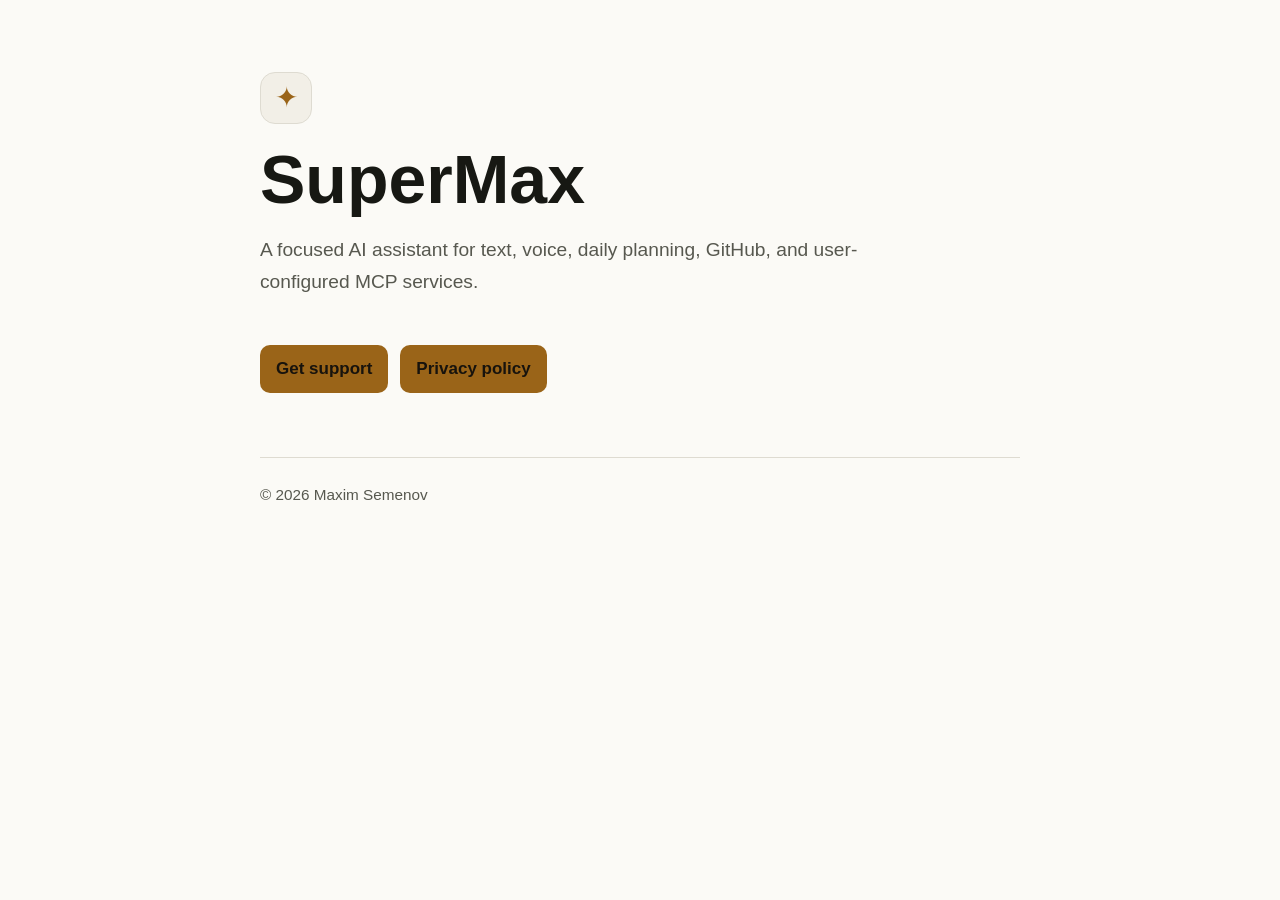
==== index.html @ a2a20dde "Publish SuperMax support and privacy pages" ====
<!doctype html>
<html lang="en">
<head>
  <meta charset="utf-8">
  <meta name="viewport" content="width=device-width, initial-scale=1">
  <meta name="description" content="Official support and privacy information for SuperMax.">
  <title>SuperMax</title>
  <link rel="stylesheet" href="assets/style.css">
</head>
<body>
  <main>
    <header>
      <div class="mark" aria-hidden="true">✦</div>
      <h1>SuperMax</h1>
      <p class="lede">A focused AI assistant for text, voice, daily planning, GitHub, and user-configured MCP services.</p>
    </header>
    <div class="actions">
      <a class="button" href="support/">Get support</a>
      <a class="button" href="privacy/">Privacy policy</a>
    </div>
    <footer>© 2026 Maxim Semenov</footer>
  </main>
</body>
</html>
---- assets/style.css ----
:root {
  color-scheme: light dark;
  --background: #0f110f;
  --surface: #171a17;
  --text: #f5f3ed;
  --muted: #b9b9b2;
  --accent: #e2b261;
  --border: #30332e;
}

* { box-sizing: border-box; }

html { font: 17px/1.65 Inter, -apple-system, BlinkMacSystemFont, "SF Pro Text", sans-serif; }

body {
  margin: 0;
  background: var(--background);
  color: var(--text);
}

main {
  width: min(760px, calc(100% - 40px));
  margin: 0 auto;
  padding: 72px 0 96px;
}

header { margin-bottom: 48px; }

.mark {
  display: inline-grid;
  place-items: center;
  width: 52px;
  height: 52px;
  margin-bottom: 20px;
  border: 1px solid var(--border);
  border-radius: 15px;
  background: var(--surface);
  color: var(--accent);
  font-size: 28px;
}

h1 { margin: 0 0 10px; font-size: clamp(2.25rem, 7vw, 4rem); line-height: 1.04; }
h2 { margin-top: 2.2em; font-size: 1.25rem; }
p, li { color: var(--muted); }
strong, a { color: var(--text); }
a { text-decoration-color: var(--accent); text-underline-offset: 3px; }
ul { padding-left: 1.25rem; }
.lede { max-width: 620px; font-size: 1.13rem; }
.meta { color: var(--accent); font-size: .92rem; }

.actions {
  display: flex;
  flex-wrap: wrap;
  gap: 12px;
  margin: 32px 0;
}

.button {
  display: inline-block;
  padding: 10px 16px;
  border-radius: 10px;
  background: var(--accent);
  color: #17130d;
  font-weight: 700;
  text-decoration: none;
}

footer {
  margin-top: 64px;
  padding-top: 24px;
  border-top: 1px solid var(--border);
  color: var(--muted);
  font-size: .9rem;
}

@media (prefers-color-scheme: light) {
  :root {
    --background: #fbfaf6;
    --surface: #f2efe7;
    --text: #171813;
    --muted: #57584f;
    --accent: #9a6418;
    --border: #dedbd1;
  }
}
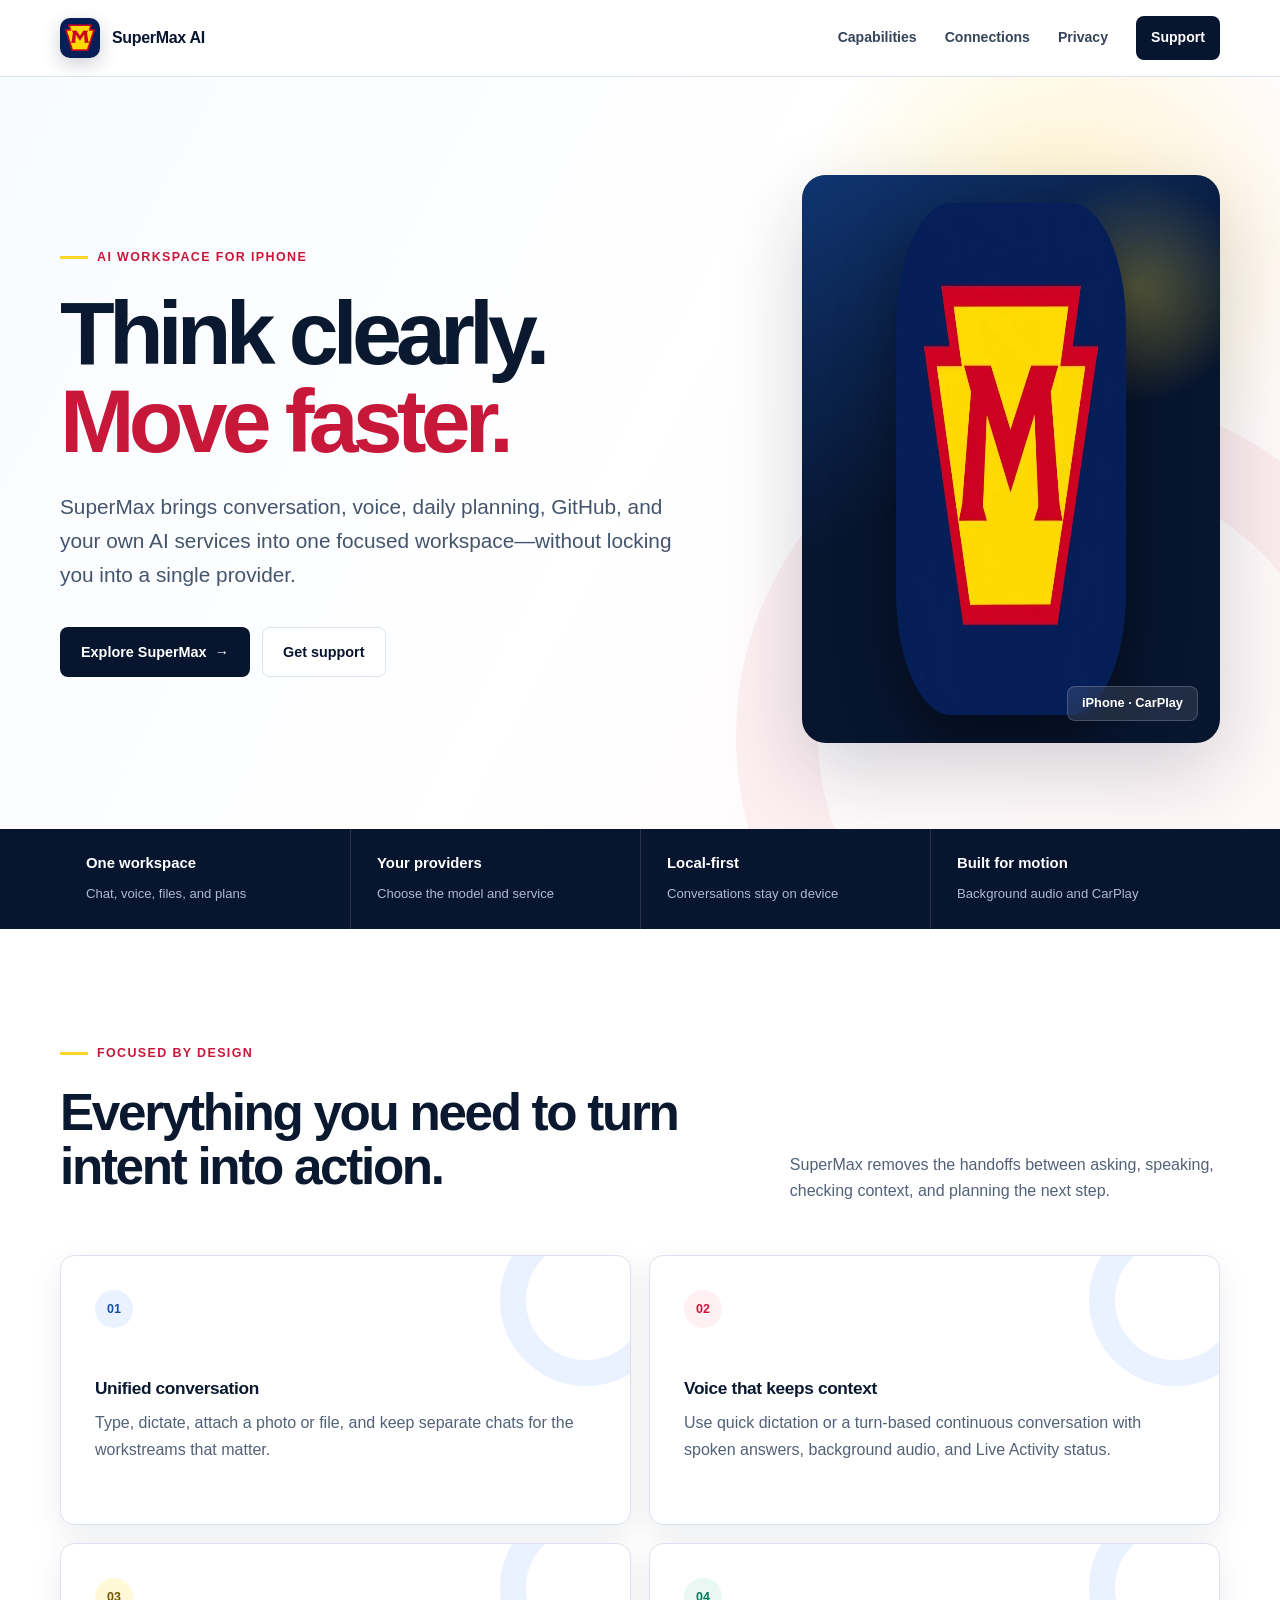
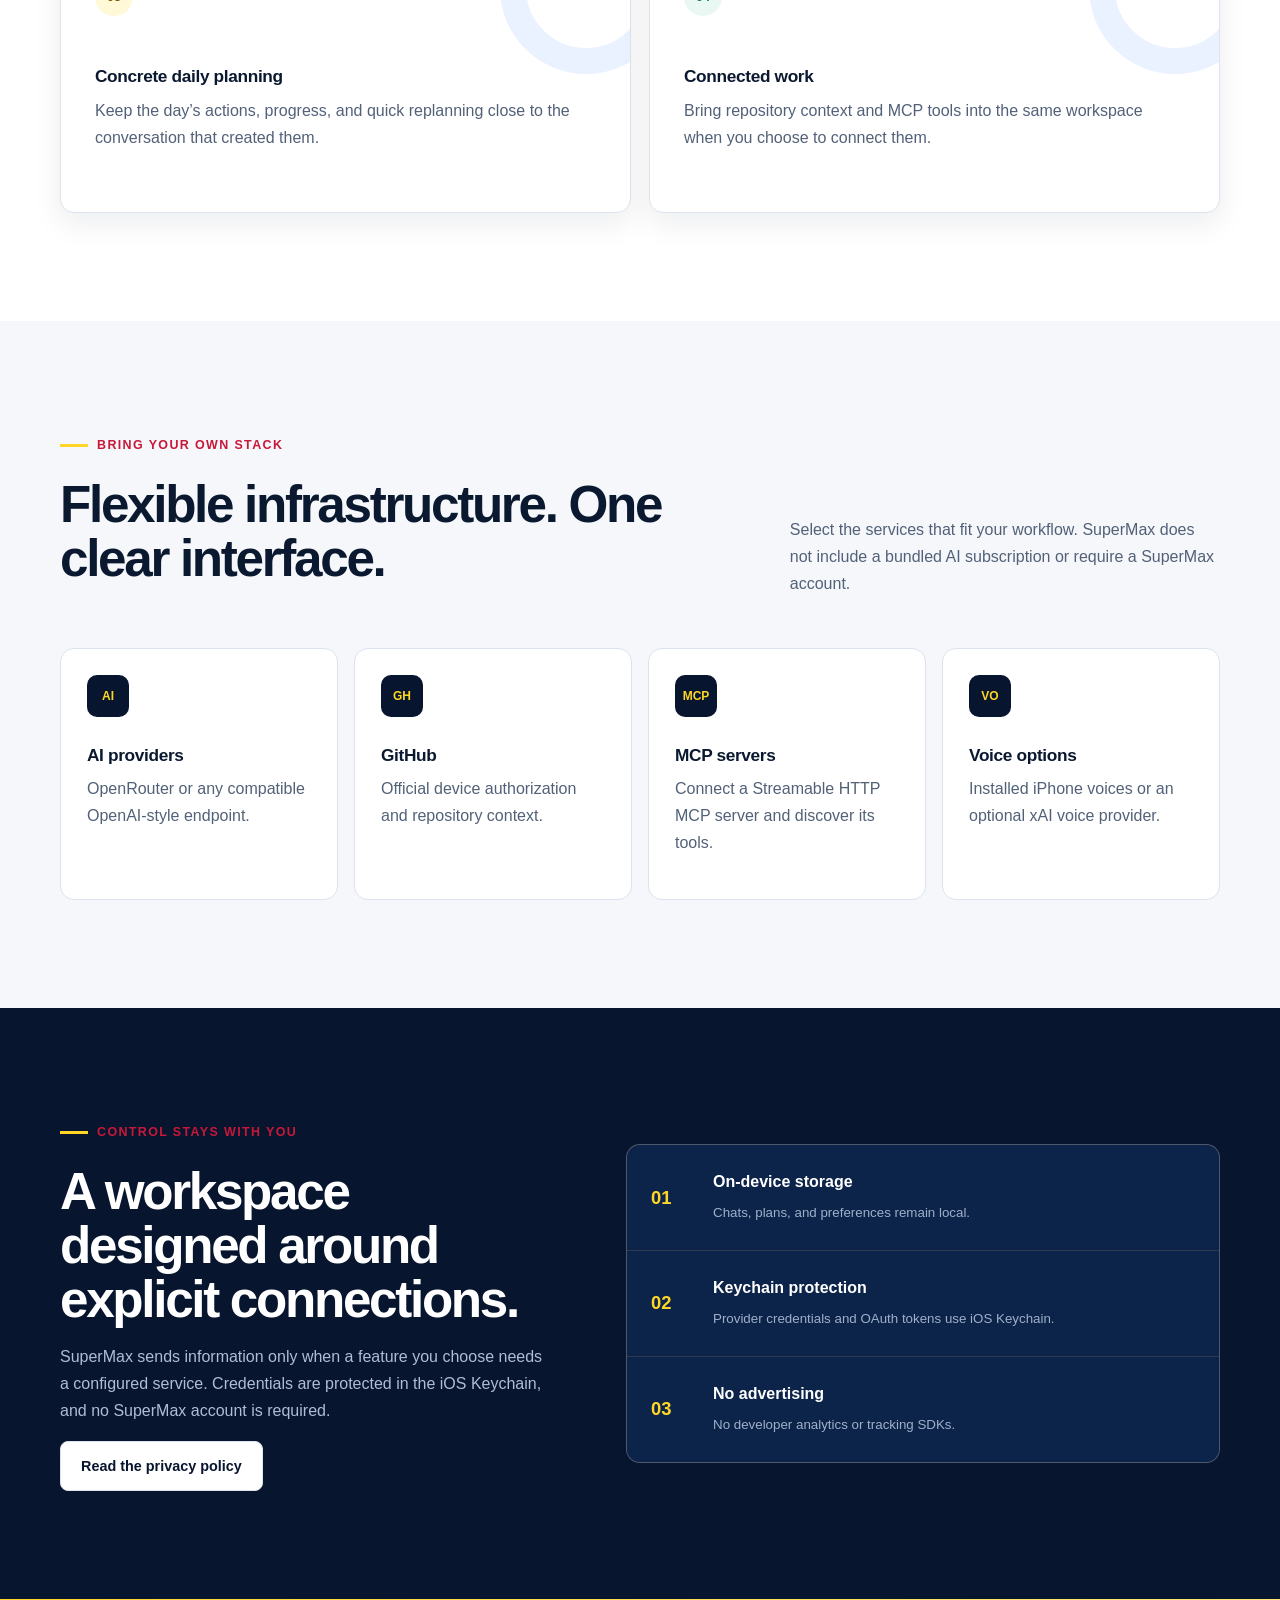
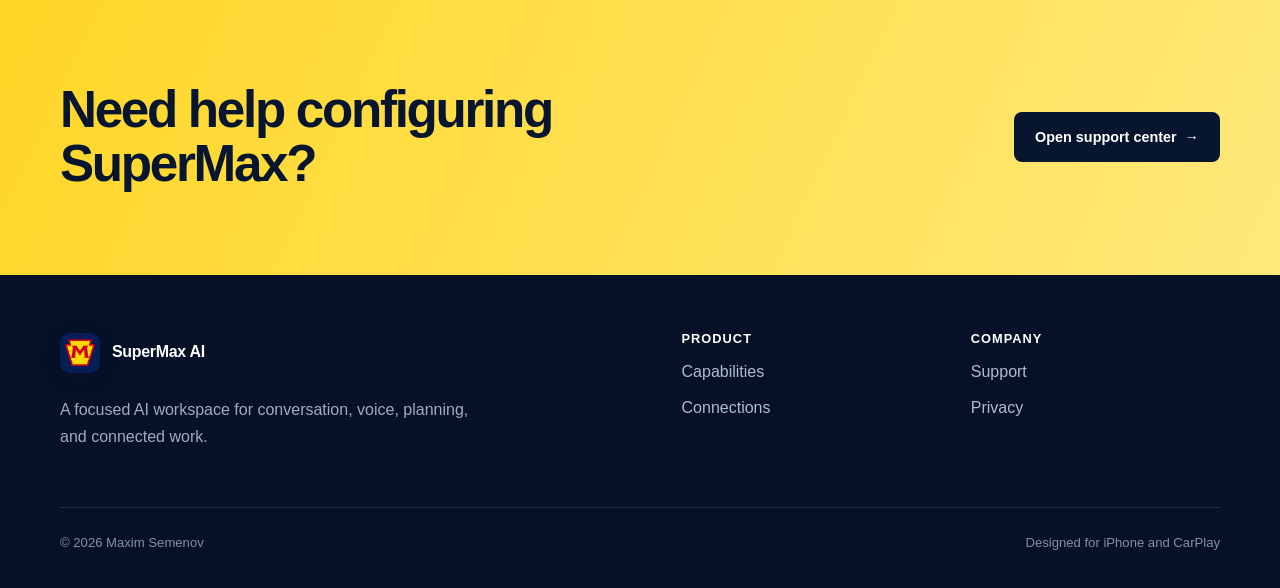
==== commit ab4311d6: "Redesign SuperMax website" ====
--- a/index.html
+++ b/index.html
@@ -3,23 +3,118 @@
 <head>
   <meta charset="utf-8">
   <meta name="viewport" content="width=device-width, initial-scale=1">
-  <meta name="description" content="Official support and privacy information for SuperMax.">
-  <title>SuperMax</title>
+  <meta name="theme-color" content="#07152f">
+  <meta name="description" content="SuperMax is a focused AI workspace for conversation, voice, planning, GitHub, and MCP services on iPhone and CarPlay.">
+  <meta property="og:title" content="SuperMax AI — Your AI workspace">
+  <meta property="og:description" content="Talk, type, plan, and connect your own AI stack in one focused iPhone workspace.">
+  <meta property="og:image" content="assets/supermax-icon.webp">
+  <title>SuperMax AI — Your AI workspace</title>
+  <link rel="icon" href="assets/supermax-icon.webp">
   <link rel="stylesheet" href="assets/style.css">
 </head>
 <body>
-  <main>
-    <header>
-      <div class="mark" aria-hidden="true">✦</div>
-      <h1>SuperMax</h1>
-      <p class="lede">A focused AI assistant for text, voice, daily planning, GitHub, and user-configured MCP services.</p>
-    </header>
-    <div class="actions">
-      <a class="button" href="support/">Get support</a>
-      <a class="button" href="privacy/">Privacy policy</a>
+  <a class="skip-link" href="#main">Skip to content</a>
+  <header class="site-header">
+    <nav class="nav container" aria-label="Primary navigation">
+      <a class="brand" href="./"><img src="assets/supermax-icon.webp" alt="" width="40" height="40">SuperMax AI</a>
+      <div class="nav-links">
+        <a href="#capabilities">Capabilities</a>
+        <a href="#connections">Connections</a>
+        <a href="privacy/">Privacy</a>
+        <a class="nav-cta" href="support/">Support</a>
+      </div>
+    </nav>
+  </header>
+
+  <main id="main">
+    <section class="hero">
+      <div class="hero-grid container">
+        <div class="hero-copy">
+          <div class="eyebrow">AI workspace for iPhone</div>
+          <h1>Think clearly.<br><span>Move faster.</span></h1>
+          <p class="lede">SuperMax brings conversation, voice, daily planning, GitHub, and your own AI services into one focused workspace—without locking you into a single provider.</p>
+          <div class="actions">
+            <a class="button" href="#capabilities">Explore SuperMax <span aria-hidden="true">→</span></a>
+            <a class="button button-secondary" href="support/">Get support</a>
+          </div>
+        </div>
+        <div class="hero-product" aria-label="SuperMax app icon">
+          <img class="app-icon" src="assets/supermax-icon.webp" alt="SuperMax AI app icon" width="512" height="512">
+          <span class="product-chip">iPhone · CarPlay</span>
+        </div>
+      </div>
+    </section>
+
+    <div class="signal-bar" aria-label="Product principles">
+      <div class="signal-grid container">
+        <div class="signal-item"><strong>One workspace</strong><span>Chat, voice, files, and plans</span></div>
+        <div class="signal-item"><strong>Your providers</strong><span>Choose the model and service</span></div>
+        <div class="signal-item"><strong>Local-first</strong><span>Conversations stay on device</span></div>
+        <div class="signal-item"><strong>Built for motion</strong><span>Background audio and CarPlay</span></div>
+      </div>
     </div>
-    <footer>© 2026 Maxim Semenov</footer>
+
+    <section class="section" id="capabilities">
+      <div class="container">
+        <div class="section-heading">
+          <div>
+            <div class="eyebrow">Focused by design</div>
+            <h2>Everything you need to turn intent into action.</h2>
+          </div>
+          <p>SuperMax removes the handoffs between asking, speaking, checking context, and planning the next step.</p>
+        </div>
+        <div class="feature-grid">
+          <article class="feature-card"><span class="feature-number">01</span><h3>Unified conversation</h3><p>Type, dictate, attach a photo or file, and keep separate chats for the workstreams that matter.</p></article>
+          <article class="feature-card"><span class="feature-number">02</span><h3>Voice that keeps context</h3><p>Use quick dictation or a turn-based continuous conversation with spoken answers, background audio, and Live Activity status.</p></article>
+          <article class="feature-card"><span class="feature-number">03</span><h3>Concrete daily planning</h3><p>Keep the day’s actions, progress, and quick replanning close to the conversation that created them.</p></article>
+          <article class="feature-card"><span class="feature-number">04</span><h3>Connected work</h3><p>Bring repository context and MCP tools into the same workspace when you choose to connect them.</p></article>
+        </div>
+      </div>
+    </section>
+
+    <section class="section section-soft" id="connections">
+      <div class="container">
+        <div class="section-heading">
+          <div><div class="eyebrow">Bring your own stack</div><h2>Flexible infrastructure. One clear interface.</h2></div>
+          <p>Select the services that fit your workflow. SuperMax does not include a bundled AI subscription or require a SuperMax account.</p>
+        </div>
+        <div class="provider-grid">
+          <article class="provider-card"><span class="provider-mark">AI</span><h3>AI providers</h3><p>OpenRouter or any compatible OpenAI-style endpoint.</p></article>
+          <article class="provider-card"><span class="provider-mark">GH</span><h3>GitHub</h3><p>Official device authorization and repository context.</p></article>
+          <article class="provider-card"><span class="provider-mark">MCP</span><h3>MCP servers</h3><p>Connect a Streamable HTTP MCP server and discover its tools.</p></article>
+          <article class="provider-card"><span class="provider-mark">VO</span><h3>Voice options</h3><p>Installed iPhone voices or an optional xAI voice provider.</p></article>
+        </div>
+      </div>
+    </section>
+
+    <section class="section section-dark">
+      <div class="trust-grid container">
+        <div>
+          <div class="eyebrow">Control stays with you</div>
+          <h2>A workspace designed around explicit connections.</h2>
+          <p>SuperMax sends information only when a feature you choose needs a configured service. Credentials are protected in the iOS Keychain, and no SuperMax account is required.</p>
+          <div class="actions"><a class="button button-secondary" href="privacy/">Read the privacy policy</a></div>
+        </div>
+        <div class="trust-panel">
+          <div class="trust-row"><span>01</span><div><strong>On-device storage</strong><small>Chats, plans, and preferences remain local.</small></div></div>
+          <div class="trust-row"><span>02</span><div><strong>Keychain protection</strong><small>Provider credentials and OAuth tokens use iOS Keychain.</small></div></div>
+          <div class="trust-row"><span>03</span><div><strong>No advertising</strong><small>No developer analytics or tracking SDKs.</small></div></div>
+        </div>
+      </div>
+    </section>
+
+    <section class="cta">
+      <div class="cta-inner container"><h2>Need help configuring SuperMax?</h2><a class="button" href="support/">Open support center <span aria-hidden="true">→</span></a></div>
+    </section>
   </main>
+
+  <footer class="site-footer">
+    <div class="footer-grid container">
+      <div class="footer-brand"><a class="brand" href="./"><img src="assets/supermax-icon.webp" alt="" width="40" height="40">SuperMax AI</a><p>A focused AI workspace for conversation, voice, planning, and connected work.</p></div>
+      <div class="footer-column"><strong>Product</strong><a href="#capabilities">Capabilities</a><a href="#connections">Connections</a></div>
+      <div class="footer-column"><strong>Company</strong><a href="support/">Support</a><a href="privacy/">Privacy</a></div>
+    </div>
+    <div class="footer-bottom container"><span>© 2026 Maxim Semenov</span><span>Designed for iPhone and CarPlay</span></div>
+  </footer>
 </body>
 </html>
-
--- a/assets/style.css
+++ b/assets/style.css
@@ -1,86 +1,193 @@
+@font-face {
+  font-family: "Inter";
+  src: url("fonts/Inter-SemiBold.ttf") format("truetype");
+  font-weight: 600;
+  font-display: swap;
+}
+
+@font-face {
+  font-family: "Inter";
+  src: url("fonts/Inter-Bold.ttf") format("truetype");
+  font-weight: 700;
+  font-display: swap;
+}
+
 :root {
-  color-scheme: light dark;
-  --background: #0f110f;
-  --surface: #171a17;
-  --text: #f5f3ed;
-  --muted: #b9b9b2;
-  --accent: #e2b261;
-  --border: #30332e;
+  color-scheme: light;
+  --navy-950: #07152f;
+  --navy-900: #0a1e42;
+  --navy-800: #102d5d;
+  --blue-700: #174ea6;
+  --blue-100: #eaf1ff;
+  --red-600: #c7183a;
+  --red-100: #fff0f3;
+  --yellow-400: #ffd626;
+  --yellow-100: #fff9d8;
+  --ink: #0b1930;
+  --muted: #526178;
+  --line: #dce3ee;
+  --surface: #fff;
+  --surface-soft: #f5f7fb;
+  --radius-sm: 8px;
+  --radius-md: 14px;
+  --radius-lg: 24px;
+  --shadow-sm: 0 10px 30px rgba(7, 21, 47, .08);
+  --shadow-lg: 0 28px 80px rgba(7, 21, 47, .18);
+  --container: 1160px;
 }
 
 * { box-sizing: border-box; }
+html { scroll-behavior: smooth; scroll-padding-top: 96px; }
+body { margin: 0; background: #fff; color: var(--ink); font: 16px/1.68 -apple-system, BlinkMacSystemFont, "SF Pro Text", "Segoe UI", sans-serif; -webkit-font-smoothing: antialiased; }
+a { color: inherit; }
+img { max-width: 100%; }
+h1, h2, h3, .brand, .eyebrow, .button, .nav-links { font-family: "Inter", -apple-system, BlinkMacSystemFont, sans-serif; }
+h1, h2, h3, p { margin-top: 0; }
+h1 { margin-bottom: 24px; font-size: clamp(3rem, 7vw, 5.8rem); line-height: .98; letter-spacing: -.065em; }
+h2 { margin-bottom: 18px; font-size: clamp(2rem, 4vw, 3.45rem); line-height: 1.05; letter-spacing: -.045em; }
+h3 { margin-bottom: 10px; font-size: 1.08rem; line-height: 1.25; letter-spacing: -.02em; }
+p { color: var(--muted); }
 
-html { font: 17px/1.65 Inter, -apple-system, BlinkMacSystemFont, "SF Pro Text", sans-serif; }
+.skip-link { position: fixed; z-index: 100; top: 8px; left: 8px; padding: 10px 14px; border-radius: var(--radius-sm); background: var(--yellow-400); color: var(--navy-950); font: 700 .86rem/1 "Inter", sans-serif; transform: translateY(-160%); }
+.skip-link:focus { transform: translateY(0); }
+:focus-visible { outline: 3px solid var(--yellow-400); outline-offset: 3px; }
+.container { width: min(var(--container), calc(100% - 48px)); margin: 0 auto; }
+.site-header { position: sticky; z-index: 20; top: 0; border-bottom: 1px solid rgba(220, 227, 238, .9); background: rgba(255, 255, 255, .92); backdrop-filter: blur(18px); }
+.nav { display: flex; min-height: 76px; align-items: center; justify-content: space-between; gap: 32px; }
+.brand { display: inline-flex; align-items: center; gap: 12px; color: var(--navy-950); font-size: 1rem; font-weight: 700; letter-spacing: -.02em; text-decoration: none; }
+.brand img { width: 40px; height: 40px; border-radius: 10px; box-shadow: 0 6px 18px rgba(7, 21, 47, .2); }
+.site-footer .brand { color: #fff; }
+.nav-links { display: flex; align-items: center; gap: 28px; color: #35445b; font-size: .88rem; font-weight: 600; }
+.nav-links a { text-decoration: none; transition: color 160ms ease; }
+.nav-links a:hover, .nav-links a:focus-visible, .nav-links a[aria-current="page"] { color: var(--red-600); }
+.nav-cta { padding: 10px 15px; border-radius: var(--radius-sm); background: var(--navy-950); color: #fff !important; }
 
-body {
-  margin: 0;
-  background: var(--background);
-  color: var(--text);
+.hero { position: relative; overflow: hidden; padding: 98px 0 86px; background: radial-gradient(circle at 83% 22%, rgba(255, 214, 38, .24), transparent 22%), linear-gradient(118deg, #f8fbff 0%, #fff 50%, #fff7f8 100%); }
+.hero::after { position: absolute; right: -140px; bottom: -250px; width: 520px; height: 520px; border: 82px solid rgba(199, 24, 58, .055); border-radius: 50%; content: ""; }
+.hero-grid { position: relative; z-index: 1; display: grid; align-items: center; gap: clamp(48px, 8vw, 110px); grid-template-columns: minmax(0, 1.1fr) minmax(340px, .72fr); }
+.eyebrow { display: inline-flex; margin-bottom: 22px; align-items: center; gap: 9px; color: var(--red-600); font-size: .78rem; font-weight: 700; letter-spacing: .11em; text-transform: uppercase; }
+.eyebrow::before { width: 28px; height: 3px; background: var(--yellow-400); content: ""; }
+.hero-copy .lede, .page-hero .lede { max-width: 700px; margin-bottom: 34px; color: #44546c; font-size: clamp(1.08rem, 2vw, 1.3rem); line-height: 1.65; }
+.hero-copy h1 span { color: var(--red-600); }
+.actions { display: flex; flex-wrap: wrap; gap: 12px; }
+.button { display: inline-flex; min-height: 48px; padding: 12px 20px; align-items: center; justify-content: center; gap: 8px; border: 1px solid transparent; border-radius: var(--radius-sm); background: var(--navy-950); color: #fff; font-size: .9rem; font-weight: 700; text-decoration: none; transition: transform 160ms ease, box-shadow 160ms ease; }
+.button:hover, .button:focus-visible { box-shadow: 0 10px 24px rgba(7, 21, 47, .18); transform: translateY(-2px); }
+.button-secondary { border-color: var(--line); background: #fff; color: var(--navy-950); }
+.hero-product { position: relative; display: grid; min-height: 460px; padding: 28px; overflow: hidden; place-items: center; border-radius: var(--radius-lg); background: var(--navy-950); box-shadow: var(--shadow-lg); }
+.hero-product::before { position: absolute; inset: 0; background: linear-gradient(150deg, rgba(23, 78, 166, .55), transparent 48%), radial-gradient(circle at 80% 20%, rgba(255, 214, 38, .34), transparent 20%); content: ""; }
+.app-icon { position: relative; z-index: 1; width: min(230px, 72%); border-radius: 24%; box-shadow: 0 28px 60px rgba(0, 0, 0, .42); }
+.product-chip { position: absolute; z-index: 2; right: 22px; bottom: 22px; padding: 10px 14px; border: 1px solid rgba(255,255,255,.18); border-radius: var(--radius-sm); background: rgba(255,255,255,.11); color: #fff; font: 600 .8rem/1 "Inter", sans-serif; backdrop-filter: blur(12px); }
+
+.signal-bar { background: var(--navy-950); color: #fff; }
+.signal-grid { display: grid; grid-template-columns: repeat(4, 1fr); }
+.signal-item { padding: 22px 26px; border-left: 1px solid rgba(255,255,255,.13); }
+.signal-item:first-child { border-left: 0; }
+.signal-item strong { display: block; margin-bottom: 4px; font-family: "Inter", sans-serif; font-size: .93rem; }
+.signal-item span { color: #aebbd0; font-size: .82rem; }
+
+.section { padding: 108px 0; }
+.section-soft { background: var(--surface-soft); }
+.section-dark { background: var(--navy-950); color: #fff; }
+.section-dark p { color: #afbed4; }
+.section-heading { display: grid; margin-bottom: 44px; align-items: end; gap: 36px; grid-template-columns: minmax(0, 1fr) minmax(300px, .62fr); }
+.section-heading p { margin-bottom: 6px; }
+.feature-grid { display: grid; gap: 18px; grid-template-columns: repeat(2, 1fr); }
+.feature-card, .provider-card, .support-card, .policy-section { border: 1px solid var(--line); border-radius: var(--radius-md); background: var(--surface); box-shadow: var(--shadow-sm); }
+.feature-card { position: relative; min-height: 270px; padding: 34px; overflow: hidden; }
+.feature-card p { max-width: 520px; }
+.feature-number { display: inline-grid; width: 38px; height: 38px; margin-bottom: 50px; place-items: center; border-radius: 50%; background: var(--blue-100); color: var(--blue-700); font: 700 .78rem/1 "Inter", sans-serif; }
+.feature-card:nth-child(2) .feature-number { background: var(--red-100); color: var(--red-600); }
+.feature-card:nth-child(3) .feature-number { background: var(--yellow-100); color: #775500; }
+.feature-card:nth-child(4) .feature-number { background: #eaf8f4; color: #087a5b; }
+.feature-card::after { position: absolute; top: -42px; right: -42px; width: 120px; height: 120px; border: 26px solid var(--blue-100); border-radius: 50%; content: ""; }
+.provider-grid { display: grid; gap: 16px; grid-template-columns: repeat(4, 1fr); }
+.provider-card { padding: 26px; box-shadow: none; }
+.provider-card h3 { margin-top: 28px; }
+.provider-mark { display: grid; width: 42px; height: 42px; place-items: center; border-radius: 10px; background: var(--navy-950); color: var(--yellow-400); font: 700 .75rem/1 "Inter", sans-serif; }
+
+.trust-grid { display: grid; align-items: center; gap: 80px; grid-template-columns: .9fr 1.1fr; }
+.trust-panel { display: grid; gap: 1px; overflow: hidden; border: 1px solid rgba(255,255,255,.16); border-radius: var(--radius-md); background: rgba(255,255,255,.16); }
+.trust-row { display: grid; padding: 24px; align-items: center; gap: 16px; background: #0c234a; grid-template-columns: 46px 1fr; }
+.trust-row span:first-child { color: var(--yellow-400); font: 700 1.15rem/1 "Inter", sans-serif; }
+.trust-row strong { display: block; margin-bottom: 3px; font-family: "Inter", sans-serif; }
+.trust-row small { color: #9fb0ca; }
+.cta { padding: 84px 0; background: linear-gradient(115deg, var(--yellow-400), #ffe97b); }
+.cta-inner { display: flex; align-items: center; justify-content: space-between; gap: 40px; }
+.cta h2 { max-width: 700px; margin-bottom: 0; color: var(--navy-950); }
+
+.site-footer { padding: 58px 0 34px; background: #061127; color: #fff; }
+.footer-grid { display: grid; padding-bottom: 40px; gap: 40px; grid-template-columns: 1.4fr repeat(2, .6fr); }
+.footer-brand { max-width: 430px; }
+.footer-brand p { margin-top: 16px; color: #9facbf; }
+.footer-column strong { display: block; margin-bottom: 14px; font: 700 .8rem/1 "Inter", sans-serif; letter-spacing: .08em; text-transform: uppercase; }
+.footer-column a { display: block; margin: 9px 0; color: #aebbd0; text-decoration: none; }
+.footer-column a:hover { color: var(--yellow-400); }
+.footer-bottom { display: flex; padding-top: 24px; justify-content: space-between; gap: 24px; border-top: 1px solid rgba(255,255,255,.12); color: #8190a7; font-size: .82rem; }
+
+.page-hero { padding: 82px 0 66px; border-bottom: 1px solid var(--line); background: radial-gradient(circle at 90% 15%, rgba(255, 214, 38, .2), transparent 22%), var(--surface-soft); }
+.page-hero h1 { max-width: 900px; font-size: clamp(2.8rem, 6vw, 4.8rem); }
+.page-hero .lede { margin-bottom: 0; }
+.meta { margin-bottom: 18px; color: var(--red-600); font: 700 .78rem/1.4 "Inter", sans-serif; letter-spacing: .08em; text-transform: uppercase; }
+.page-layout { display: grid; padding: 72px 0 110px; align-items: start; gap: 54px; grid-template-columns: 250px minmax(0, 1fr); }
+.page-sidebar { position: sticky; top: 110px; padding: 22px; border: 1px solid var(--line); border-radius: var(--radius-md); background: var(--surface); }
+.page-sidebar strong { display: block; margin-bottom: 12px; font: 700 .78rem/1 "Inter", sans-serif; letter-spacing: .08em; text-transform: uppercase; }
+.page-sidebar a { display: block; padding: 8px 0; color: var(--muted); font-size: .9rem; text-decoration: none; }
+.page-sidebar a:hover { color: var(--red-600); }
+.content-stack { display: grid; gap: 18px; }
+.support-grid { display: grid; gap: 18px; grid-template-columns: repeat(2, 1fr); }
+.support-card { padding: 28px; }
+.support-card p:last-child { margin-bottom: 0; }
+.card-icon { display: grid; width: 44px; height: 44px; margin-bottom: 28px; place-items: center; border-radius: 10px; background: var(--blue-100); color: var(--blue-700); font: 700 .75rem/1 "Inter", sans-serif; }
+.steps { margin: 0; padding: 0; list-style: none; counter-reset: steps; }
+.steps li { position: relative; min-height: 48px; margin: 0 0 18px; padding-left: 54px; color: var(--muted); counter-increment: steps; }
+.steps li::before { position: absolute; top: 0; left: 0; display: grid; width: 34px; height: 34px; place-items: center; border-radius: 50%; background: var(--navy-950); color: #fff; content: counter(steps); font: 700 .76rem/1 "Inter", sans-serif; }
+.notice { padding: 22px 24px; border-left: 4px solid var(--red-600); border-radius: 0 var(--radius-sm) var(--radius-sm) 0; background: var(--red-100); color: #6d1830; }
+.contact-panel { padding: 34px; border-radius: var(--radius-md); background: var(--navy-950); color: #fff; }
+.contact-panel p { color: #afbed4; }
+.contact-panel .button { background: var(--yellow-400); color: var(--navy-950); }
+.policy-section { padding: 32px; box-shadow: none; }
+.policy-section h2 { font-size: 1.55rem; letter-spacing: -.025em; }
+.policy-section p:last-child, .policy-section ul:last-child { margin-bottom: 0; }
+.policy-section li { margin: 10px 0; color: var(--muted); }
+.policy-section a { color: var(--blue-700); text-underline-offset: 3px; }
+
+@media (max-width: 920px) {
+  .nav-links a:not(.nav-cta) { display: none; }
+  .hero-grid, .section-heading, .trust-grid, .page-layout { grid-template-columns: 1fr; }
+  .hero-product { min-height: 390px; }
+  .provider-grid { grid-template-columns: repeat(2, 1fr); }
+  .page-sidebar { position: static; display: flex; padding: 14px 18px; overflow-x: auto; gap: 22px; }
+  .page-sidebar strong { display: none; }
+  .page-sidebar a { flex: 0 0 auto; }
 }
 
-main {
-  width: min(760px, calc(100% - 40px));
-  margin: 0 auto;
-  padding: 72px 0 96px;
+@media (max-width: 680px) {
+  .container { width: min(calc(100% - 32px), var(--container)); }
+  .nav { min-height: 66px; }
+  .brand img { width: 36px; height: 36px; }
+  .nav-cta { padding: 9px 12px; }
+  .hero { padding: 68px 0 56px; }
+  .hero-grid { gap: 44px; }
+  .hero-product { min-height: 330px; border-radius: 18px; }
+  .app-icon { width: 180px; }
+  .signal-grid { grid-template-columns: repeat(2, 1fr); }
+  .signal-item:nth-child(3) { border-left: 0; border-top: 1px solid rgba(255,255,255,.13); }
+  .signal-item:nth-child(4) { border-top: 1px solid rgba(255,255,255,.13); }
+  .section { padding: 76px 0; }
+  .feature-grid, .provider-grid, .support-grid { grid-template-columns: 1fr; }
+  .feature-card { min-height: auto; padding: 26px; }
+  .feature-number { margin-bottom: 34px; }
+  .trust-grid { gap: 46px; }
+  .cta-inner { align-items: flex-start; flex-direction: column; }
+  .footer-grid { grid-template-columns: 1fr 1fr; }
+  .footer-brand { grid-column: 1 / -1; }
+  .footer-bottom { flex-direction: column; }
+  .page-hero { padding: 58px 0 46px; }
+  .page-layout { padding: 40px 0 80px; gap: 28px; }
+  .policy-section, .support-card, .contact-panel { padding: 24px; }
 }
 
-header { margin-bottom: 48px; }
-
-.mark {
-  display: inline-grid;
-  place-items: center;
-  width: 52px;
-  height: 52px;
-  margin-bottom: 20px;
-  border: 1px solid var(--border);
-  border-radius: 15px;
-  background: var(--surface);
-  color: var(--accent);
-  font-size: 28px;
+@media (prefers-reduced-motion: reduce) {
+  html { scroll-behavior: auto; }
+  *, *::before, *::after { transition-duration: .01ms !important; }
 }
-
-h1 { margin: 0 0 10px; font-size: clamp(2.25rem, 7vw, 4rem); line-height: 1.04; }
-h2 { margin-top: 2.2em; font-size: 1.25rem; }
-p, li { color: var(--muted); }
-strong, a { color: var(--text); }
-a { text-decoration-color: var(--accent); text-underline-offset: 3px; }
-ul { padding-left: 1.25rem; }
-.lede { max-width: 620px; font-size: 1.13rem; }
-.meta { color: var(--accent); font-size: .92rem; }
-
-.actions {
-  display: flex;
-  flex-wrap: wrap;
-  gap: 12px;
-  margin: 32px 0;
-}
-
-.button {
-  display: inline-block;
-  padding: 10px 16px;
-  border-radius: 10px;
-  background: var(--accent);
-  color: #17130d;
-  font-weight: 700;
-  text-decoration: none;
-}
-
-footer {
-  margin-top: 64px;
-  padding-top: 24px;
-  border-top: 1px solid var(--border);
-  color: var(--muted);
-  font-size: .9rem;
-}
-
-@media (prefers-color-scheme: light) {
-  :root {
-    --background: #fbfaf6;
-    --surface: #f2efe7;
-    --text: #171813;
-    --muted: #57584f;
-    --accent: #9a6418;
-    --border: #dedbd1;
-  }
-}
-
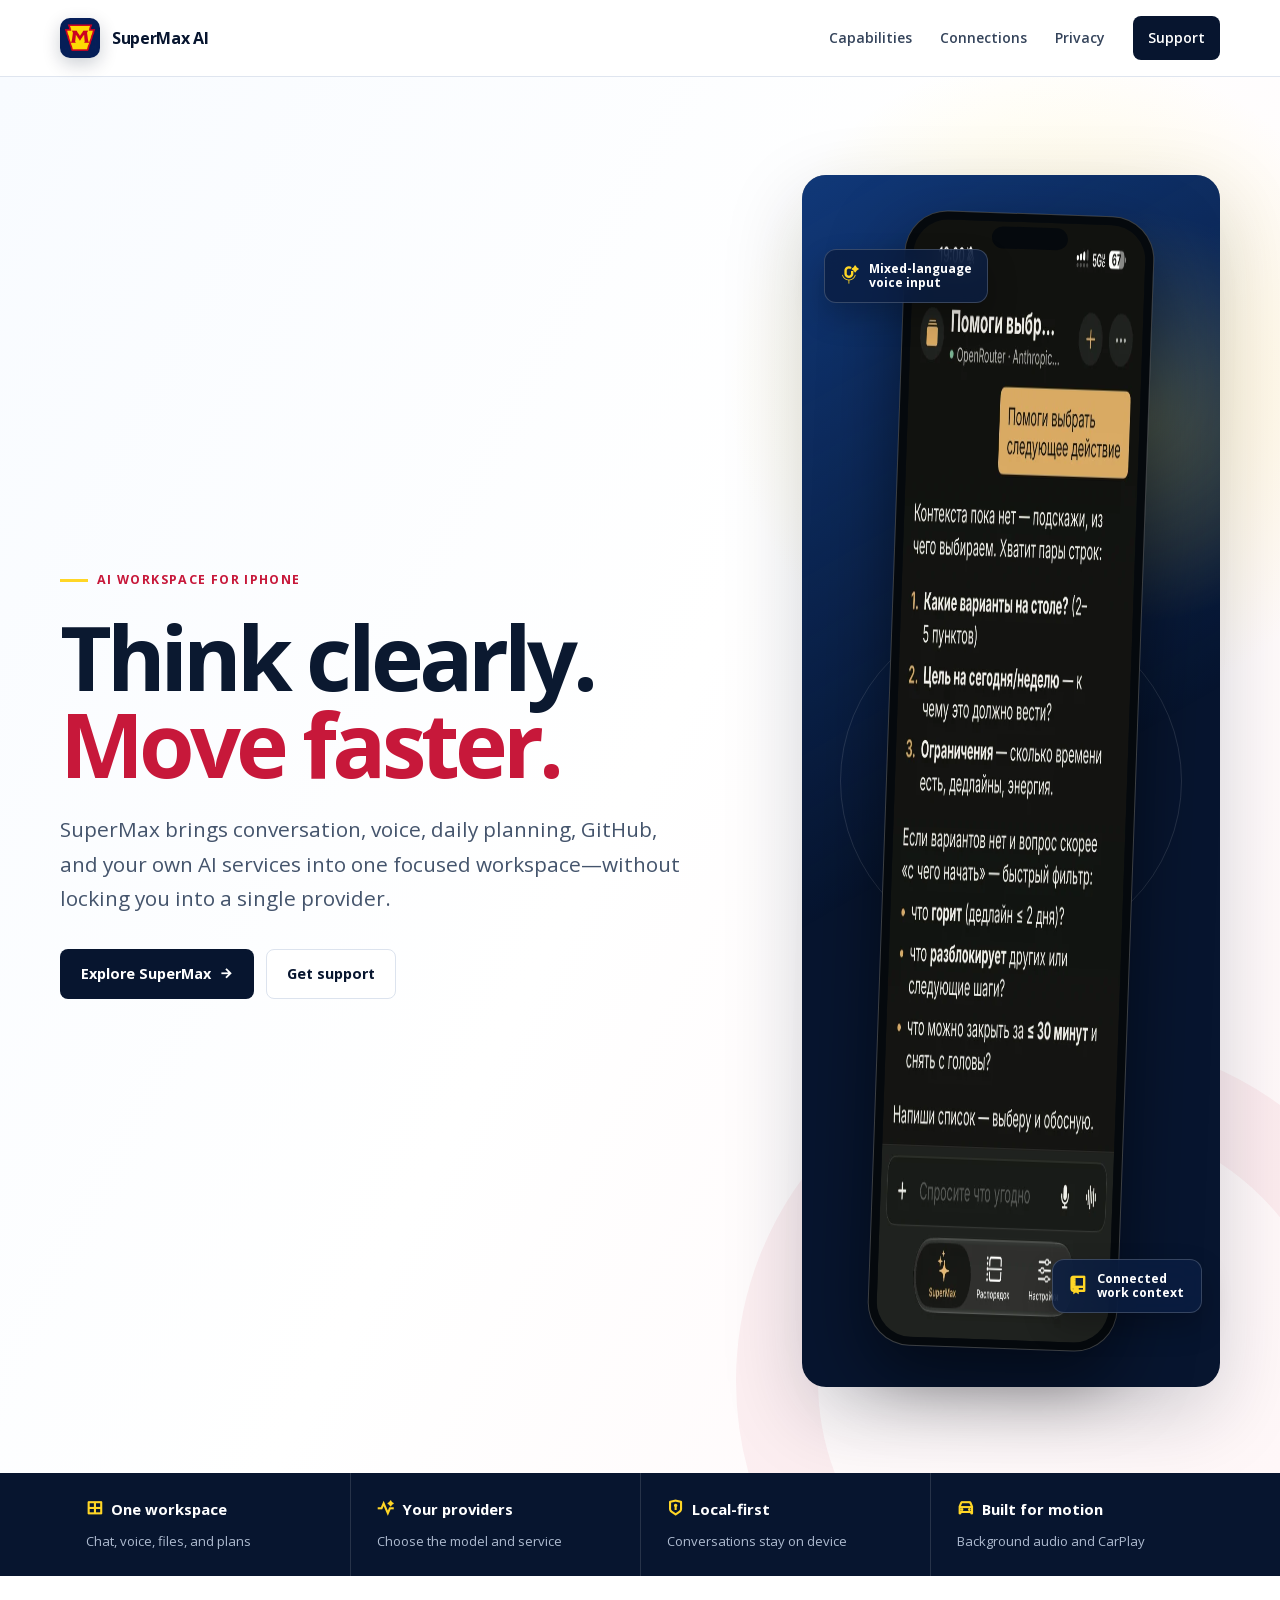
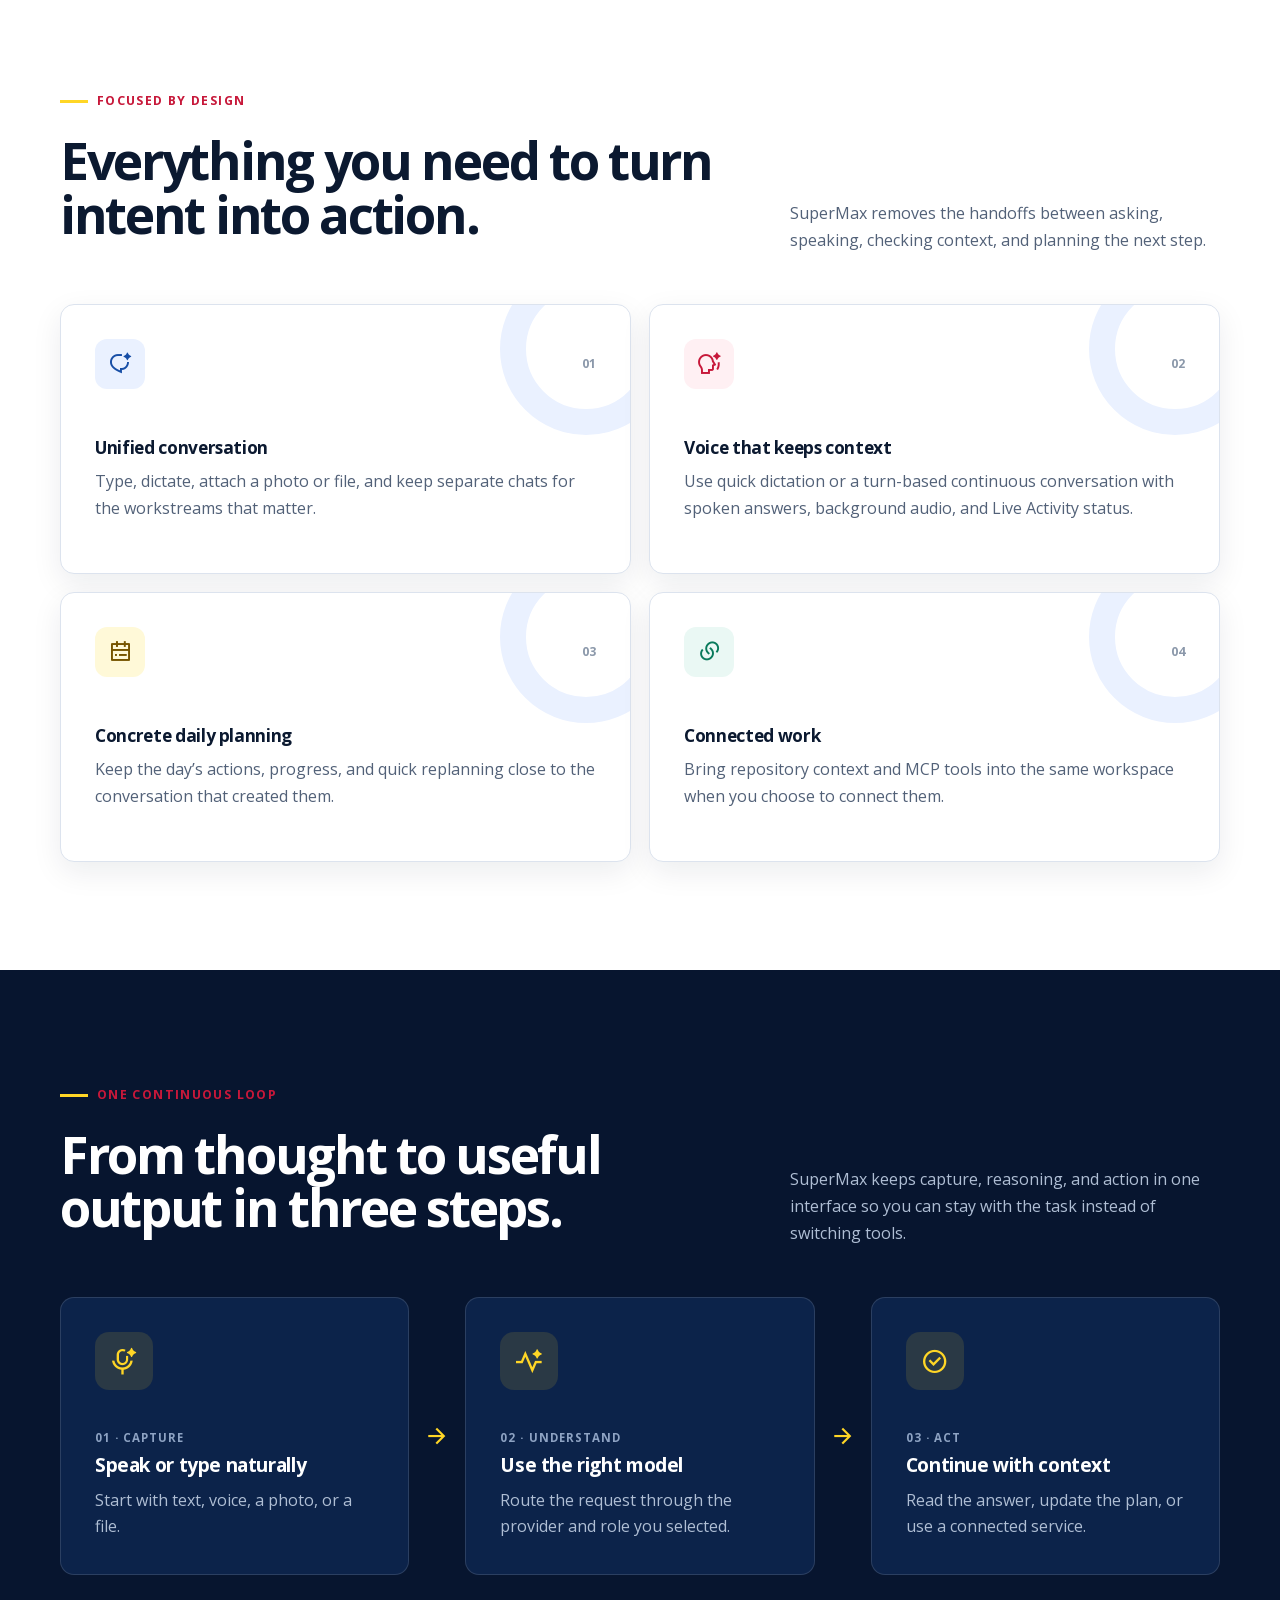
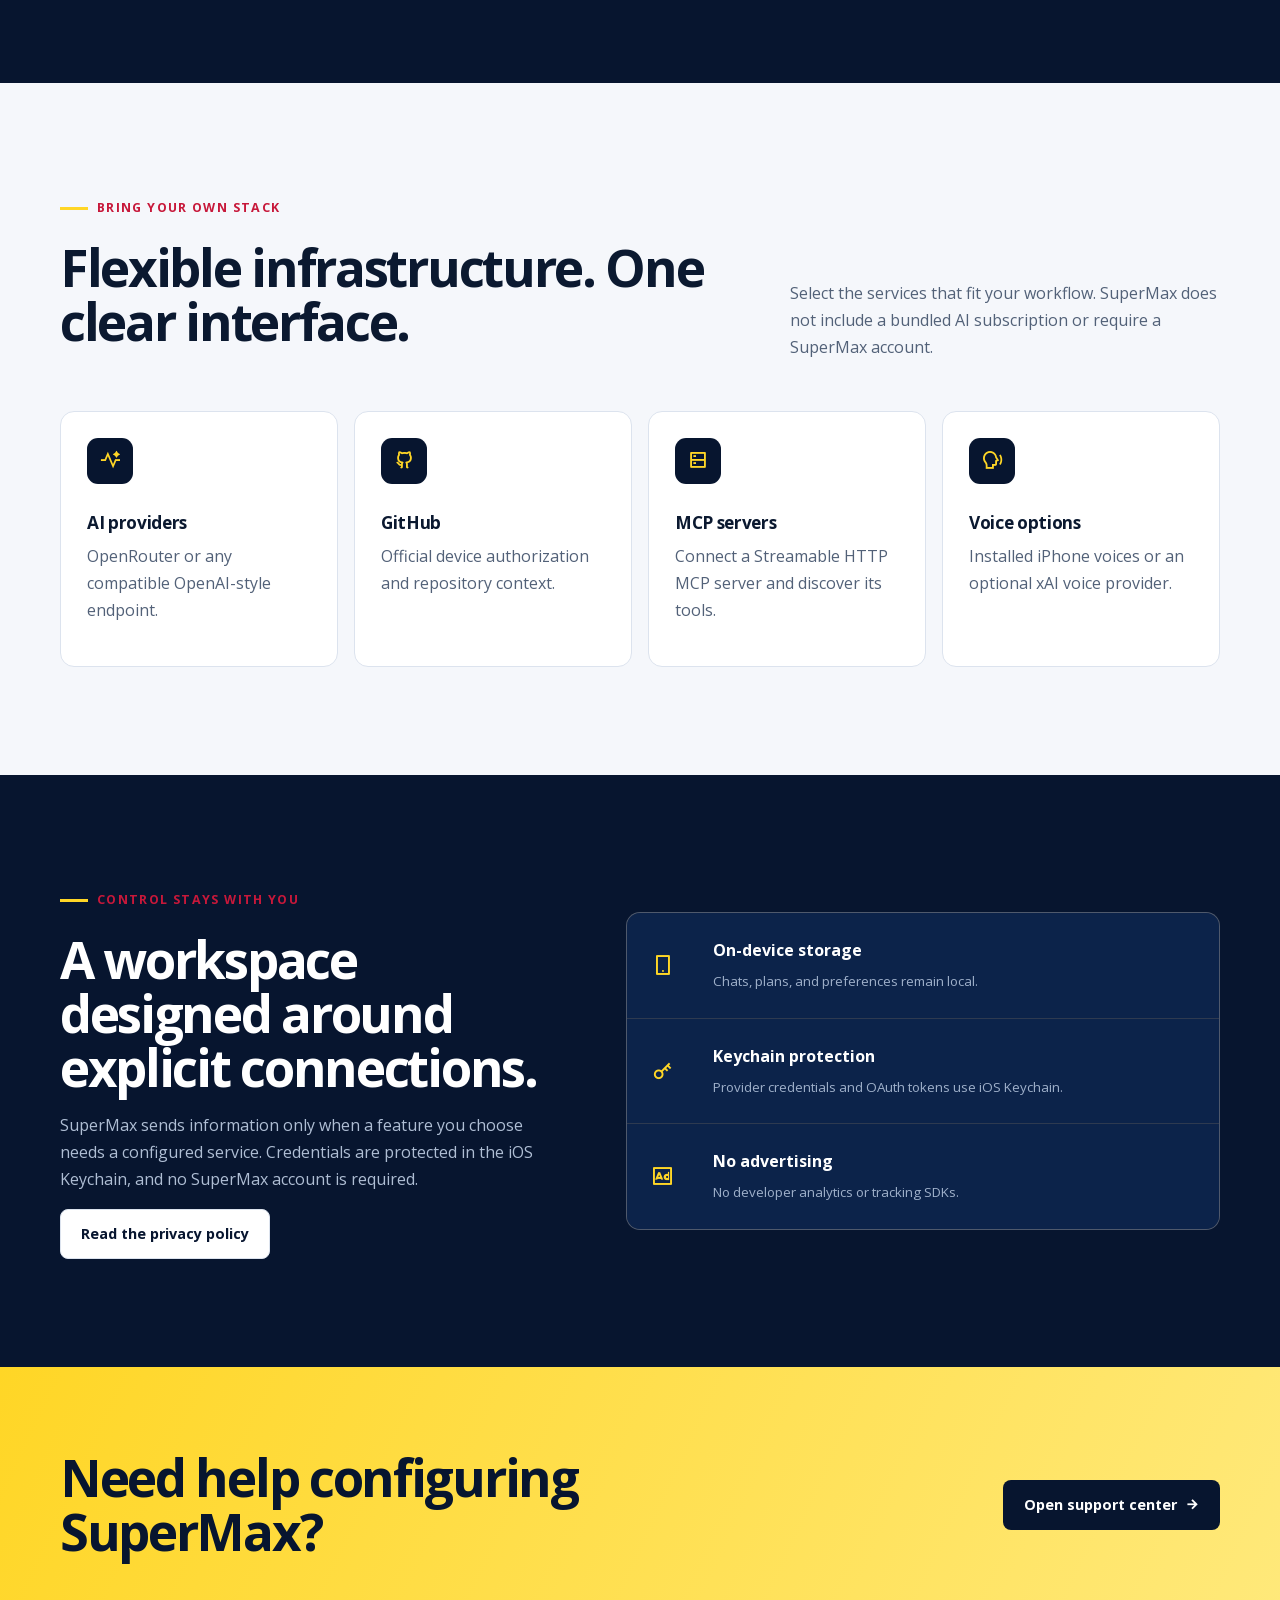
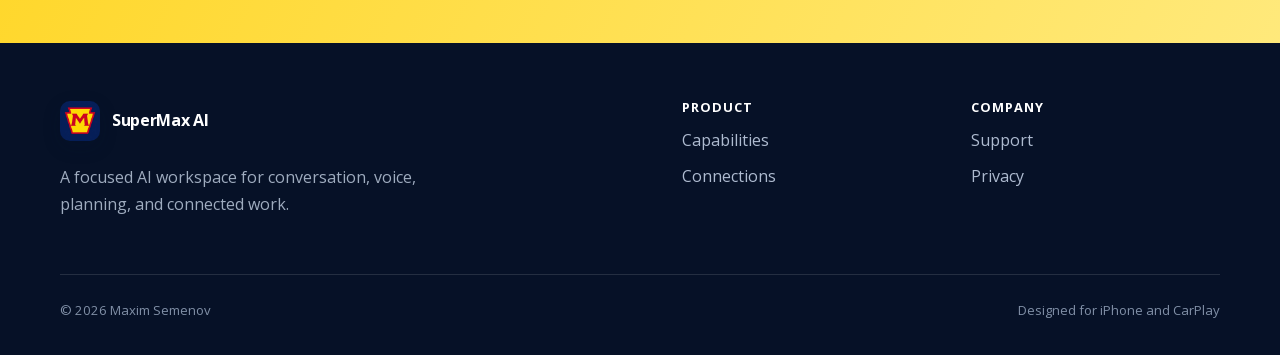
==== commit 1af373b0: "Add product visuals and Remix icon system" ====
--- a/index.html
+++ b/index.html
@@ -10,6 +10,7 @@
   <meta property="og:image" content="assets/supermax-icon.webp">
   <title>SuperMax AI — Your AI workspace</title>
   <link rel="icon" href="assets/supermax-icon.webp">
+  <link rel="stylesheet" href="assets/icons/remixicon.css">
   <link rel="stylesheet" href="assets/style.css">
 </head>
 <body>
@@ -34,23 +35,24 @@
           <h1>Think clearly.<br><span>Move faster.</span></h1>
           <p class="lede">SuperMax brings conversation, voice, daily planning, GitHub, and your own AI services into one focused workspace—without locking you into a single provider.</p>
           <div class="actions">
-            <a class="button" href="#capabilities">Explore SuperMax <span aria-hidden="true">→</span></a>
+            <a class="button" href="#capabilities">Explore SuperMax <i class="ri-arrow-right-line" aria-hidden="true"></i></a>
             <a class="button button-secondary" href="support/">Get support</a>
           </div>
         </div>
-        <div class="hero-product" aria-label="SuperMax app icon">
-          <img class="app-icon" src="assets/supermax-icon.webp" alt="SuperMax AI app icon" width="512" height="512">
-          <span class="product-chip">iPhone · CarPlay</span>
+        <div class="hero-product" aria-label="SuperMax running on iPhone">
+          <div class="floating-badge badge-voice"><i class="ri-mic-ai-line" aria-hidden="true"></i><span>Mixed-language<br>voice input</span></div>
+          <div class="phone-frame"><img class="app-screen" src="assets/supermax-chat.webp" alt="SuperMax AI conversation screen on iPhone" width="516" height="1118"></div>
+          <div class="floating-badge badge-context"><i class="ri-git-repository-line" aria-hidden="true"></i><span>Connected<br>work context</span></div>
         </div>
       </div>
     </section>
 
     <div class="signal-bar" aria-label="Product principles">
       <div class="signal-grid container">
-        <div class="signal-item"><strong>One workspace</strong><span>Chat, voice, files, and plans</span></div>
-        <div class="signal-item"><strong>Your providers</strong><span>Choose the model and service</span></div>
-        <div class="signal-item"><strong>Local-first</strong><span>Conversations stay on device</span></div>
-        <div class="signal-item"><strong>Built for motion</strong><span>Background audio and CarPlay</span></div>
+        <div class="signal-item"><strong><i class="ri-layout-grid-line" aria-hidden="true"></i>One workspace</strong><span>Chat, voice, files, and plans</span></div>
+        <div class="signal-item"><strong><i class="ri-pulse-ai-line" aria-hidden="true"></i>Your providers</strong><span>Choose the model and service</span></div>
+        <div class="signal-item"><strong><i class="ri-shield-keyhole-line" aria-hidden="true"></i>Local-first</strong><span>Conversations stay on device</span></div>
+        <div class="signal-item"><strong><i class="ri-car-line" aria-hidden="true"></i>Built for motion</strong><span>Background audio and CarPlay</span></div>
       </div>
     </div>
 
@@ -64,10 +66,26 @@
           <p>SuperMax removes the handoffs between asking, speaking, checking context, and planning the next step.</p>
         </div>
         <div class="feature-grid">
-          <article class="feature-card"><span class="feature-number">01</span><h3>Unified conversation</h3><p>Type, dictate, attach a photo or file, and keep separate chats for the workstreams that matter.</p></article>
-          <article class="feature-card"><span class="feature-number">02</span><h3>Voice that keeps context</h3><p>Use quick dictation or a turn-based continuous conversation with spoken answers, background audio, and Live Activity status.</p></article>
-          <article class="feature-card"><span class="feature-number">03</span><h3>Concrete daily planning</h3><p>Keep the day’s actions, progress, and quick replanning close to the conversation that created them.</p></article>
-          <article class="feature-card"><span class="feature-number">04</span><h3>Connected work</h3><p>Bring repository context and MCP tools into the same workspace when you choose to connect them.</p></article>
+          <article class="feature-card"><div class="feature-meta"><span class="feature-icon"><i class="ri-chat-ai-line" aria-hidden="true"></i></span><span class="feature-number">01</span></div><h3>Unified conversation</h3><p>Type, dictate, attach a photo or file, and keep separate chats for the workstreams that matter.</p></article>
+          <article class="feature-card"><div class="feature-meta"><span class="feature-icon"><i class="ri-speak-ai-line" aria-hidden="true"></i></span><span class="feature-number">02</span></div><h3>Voice that keeps context</h3><p>Use quick dictation or a turn-based continuous conversation with spoken answers, background audio, and Live Activity status.</p></article>
+          <article class="feature-card"><div class="feature-meta"><span class="feature-icon"><i class="ri-calendar-todo-line" aria-hidden="true"></i></span><span class="feature-number">03</span></div><h3>Concrete daily planning</h3><p>Keep the day’s actions, progress, and quick replanning close to the conversation that created them.</p></article>
+          <article class="feature-card"><div class="feature-meta"><span class="feature-icon"><i class="ri-links-line" aria-hidden="true"></i></span><span class="feature-number">04</span></div><h3>Connected work</h3><p>Bring repository context and MCP tools into the same workspace when you choose to connect them.</p></article>
+        </div>
+      </div>
+    </section>
+
+    <section class="section section-dark" aria-labelledby="workflow-title">
+      <div class="container">
+        <div class="section-heading">
+          <div><div class="eyebrow">One continuous loop</div><h2 id="workflow-title">From thought to useful output in three steps.</h2></div>
+          <p>SuperMax keeps capture, reasoning, and action in one interface so you can stay with the task instead of switching tools.</p>
+        </div>
+        <div class="workflow-map" aria-label="SuperMax workflow">
+          <article class="workflow-step"><i class="ri-mic-ai-line" aria-hidden="true"></i><span>01 · Capture</span><h3>Speak or type naturally</h3><p>Start with text, voice, a photo, or a file.</p></article>
+          <div class="workflow-arrow" aria-hidden="true"><i class="ri-arrow-right-line"></i></div>
+          <article class="workflow-step"><i class="ri-pulse-ai-line" aria-hidden="true"></i><span>02 · Understand</span><h3>Use the right model</h3><p>Route the request through the provider and role you selected.</p></article>
+          <div class="workflow-arrow" aria-hidden="true"><i class="ri-arrow-right-line"></i></div>
+          <article class="workflow-step"><i class="ri-checkbox-circle-line" aria-hidden="true"></i><span>03 · Act</span><h3>Continue with context</h3><p>Read the answer, update the plan, or use a connected service.</p></article>
         </div>
       </div>
     </section>
@@ -79,10 +97,10 @@
           <p>Select the services that fit your workflow. SuperMax does not include a bundled AI subscription or require a SuperMax account.</p>
         </div>
         <div class="provider-grid">
-          <article class="provider-card"><span class="provider-mark">AI</span><h3>AI providers</h3><p>OpenRouter or any compatible OpenAI-style endpoint.</p></article>
-          <article class="provider-card"><span class="provider-mark">GH</span><h3>GitHub</h3><p>Official device authorization and repository context.</p></article>
-          <article class="provider-card"><span class="provider-mark">MCP</span><h3>MCP servers</h3><p>Connect a Streamable HTTP MCP server and discover its tools.</p></article>
-          <article class="provider-card"><span class="provider-mark">VO</span><h3>Voice options</h3><p>Installed iPhone voices or an optional xAI voice provider.</p></article>
+          <article class="provider-card"><span class="provider-mark"><i class="ri-pulse-ai-line" aria-hidden="true"></i></span><h3>AI providers</h3><p>OpenRouter or any compatible OpenAI-style endpoint.</p></article>
+          <article class="provider-card"><span class="provider-mark"><i class="ri-github-line" aria-hidden="true"></i></span><h3>GitHub</h3><p>Official device authorization and repository context.</p></article>
+          <article class="provider-card"><span class="provider-mark"><i class="ri-server-line" aria-hidden="true"></i></span><h3>MCP servers</h3><p>Connect a Streamable HTTP MCP server and discover its tools.</p></article>
+          <article class="provider-card"><span class="provider-mark"><i class="ri-speak-line" aria-hidden="true"></i></span><h3>Voice options</h3><p>Installed iPhone voices or an optional xAI voice provider.</p></article>
         </div>
       </div>
     </section>
@@ -96,15 +114,15 @@
           <div class="actions"><a class="button button-secondary" href="privacy/">Read the privacy policy</a></div>
         </div>
         <div class="trust-panel">
-          <div class="trust-row"><span>01</span><div><strong>On-device storage</strong><small>Chats, plans, and preferences remain local.</small></div></div>
-          <div class="trust-row"><span>02</span><div><strong>Keychain protection</strong><small>Provider credentials and OAuth tokens use iOS Keychain.</small></div></div>
-          <div class="trust-row"><span>03</span><div><strong>No advertising</strong><small>No developer analytics or tracking SDKs.</small></div></div>
+          <div class="trust-row"><i class="ri-smartphone-line" aria-hidden="true"></i><div><strong>On-device storage</strong><small>Chats, plans, and preferences remain local.</small></div></div>
+          <div class="trust-row"><i class="ri-key-2-line" aria-hidden="true"></i><div><strong>Keychain protection</strong><small>Provider credentials and OAuth tokens use iOS Keychain.</small></div></div>
+          <div class="trust-row"><i class="ri-advertisement-line" aria-hidden="true"></i><div><strong>No advertising</strong><small>No developer analytics or tracking SDKs.</small></div></div>
         </div>
       </div>
     </section>
 
     <section class="cta">
-      <div class="cta-inner container"><h2>Need help configuring SuperMax?</h2><a class="button" href="support/">Open support center <span aria-hidden="true">→</span></a></div>
+      <div class="cta-inner container"><h2>Need help configuring SuperMax?</h2><a class="button" href="support/">Open support center <i class="ri-arrow-right-line" aria-hidden="true"></i></a></div>
     </section>
   </main>
 
--- a/assets/style.css
+++ b/assets/style.css
@@ -1,14 +1,8 @@
 @font-face {
-  font-family: "Inter";
-  src: url("fonts/Inter-SemiBold.ttf") format("truetype");
-  font-weight: 600;
-  font-display: swap;
-}
-
-@font-face {
-  font-family: "Inter";
-  src: url("fonts/Inter-Bold.ttf") format("truetype");
-  font-weight: 700;
+  font-family: "Open Sans";
+  src: url("fonts/open-sans-latin.woff2") format("woff2");
+  font-weight: 400 800;
+  font-style: normal;
   font-display: swap;
 }
 
@@ -38,17 +32,17 @@
 
 * { box-sizing: border-box; }
 html { scroll-behavior: smooth; scroll-padding-top: 96px; }
-body { margin: 0; background: #fff; color: var(--ink); font: 16px/1.68 -apple-system, BlinkMacSystemFont, "SF Pro Text", "Segoe UI", sans-serif; -webkit-font-smoothing: antialiased; }
+body { margin: 0; background: #fff; color: var(--ink); font: 16px/1.68 "Open Sans", -apple-system, BlinkMacSystemFont, "Segoe UI", sans-serif; -webkit-font-smoothing: antialiased; }
 a { color: inherit; }
 img { max-width: 100%; }
-h1, h2, h3, .brand, .eyebrow, .button, .nav-links { font-family: "Inter", -apple-system, BlinkMacSystemFont, sans-serif; }
+h1, h2, h3, .brand, .eyebrow, .button, .nav-links { font-family: "Open Sans", -apple-system, BlinkMacSystemFont, sans-serif; }
 h1, h2, h3, p { margin-top: 0; }
-h1 { margin-bottom: 24px; font-size: clamp(3rem, 7vw, 5.8rem); line-height: .98; letter-spacing: -.065em; }
+h1 { margin-bottom: 24px; font-size: clamp(3rem, 7vw, 5.8rem); line-height: .98; letter-spacing: -.055em; }
 h2 { margin-bottom: 18px; font-size: clamp(2rem, 4vw, 3.45rem); line-height: 1.05; letter-spacing: -.045em; }
 h3 { margin-bottom: 10px; font-size: 1.08rem; line-height: 1.25; letter-spacing: -.02em; }
 p { color: var(--muted); }
 
-.skip-link { position: fixed; z-index: 100; top: 8px; left: 8px; padding: 10px 14px; border-radius: var(--radius-sm); background: var(--yellow-400); color: var(--navy-950); font: 700 .86rem/1 "Inter", sans-serif; transform: translateY(-160%); }
+.skip-link { position: fixed; z-index: 100; top: 8px; left: 8px; padding: 10px 14px; border-radius: var(--radius-sm); background: var(--yellow-400); color: var(--navy-950); font: 700 .86rem/1 "Open Sans", sans-serif; transform: translateY(-160%); }
 .skip-link:focus { transform: translateY(0); }
 :focus-visible { outline: 3px solid var(--yellow-400); outline-offset: 3px; }
 .container { width: min(var(--container), calc(100% - 48px)); margin: 0 auto; }
@@ -73,16 +67,23 @@
 .button { display: inline-flex; min-height: 48px; padding: 12px 20px; align-items: center; justify-content: center; gap: 8px; border: 1px solid transparent; border-radius: var(--radius-sm); background: var(--navy-950); color: #fff; font-size: .9rem; font-weight: 700; text-decoration: none; transition: transform 160ms ease, box-shadow 160ms ease; }
 .button:hover, .button:focus-visible { box-shadow: 0 10px 24px rgba(7, 21, 47, .18); transform: translateY(-2px); }
 .button-secondary { border-color: var(--line); background: #fff; color: var(--navy-950); }
-.hero-product { position: relative; display: grid; min-height: 460px; padding: 28px; overflow: hidden; place-items: center; border-radius: var(--radius-lg); background: var(--navy-950); box-shadow: var(--shadow-lg); }
-.hero-product::before { position: absolute; inset: 0; background: linear-gradient(150deg, rgba(23, 78, 166, .55), transparent 48%), radial-gradient(circle at 80% 20%, rgba(255, 214, 38, .34), transparent 20%); content: ""; }
-.app-icon { position: relative; z-index: 1; width: min(230px, 72%); border-radius: 24%; box-shadow: 0 28px 60px rgba(0, 0, 0, .42); }
-.product-chip { position: absolute; z-index: 2; right: 22px; bottom: 22px; padding: 10px 14px; border: 1px solid rgba(255,255,255,.18); border-radius: var(--radius-sm); background: rgba(255,255,255,.11); color: #fff; font: 600 .8rem/1 "Inter", sans-serif; backdrop-filter: blur(12px); }
+.hero-product { position: relative; display: grid; min-height: 560px; padding: 38px 28px; place-items: center; border-radius: var(--radius-lg); background: var(--navy-950); box-shadow: var(--shadow-lg); isolation: isolate; }
+.hero-product::before { position: absolute; z-index: -1; inset: 0; overflow: hidden; border-radius: inherit; background: linear-gradient(150deg, rgba(23, 78, 166, .62), transparent 52%), radial-gradient(circle at 80% 20%, rgba(255, 214, 38, .34), transparent 20%); content: ""; }
+.hero-product::after { position: absolute; z-index: -1; width: 340px; height: 340px; border: 1px solid rgba(255,255,255,.12); border-radius: 50%; content: ""; }
+.phone-frame { position: relative; z-index: 2; width: 250px; padding: 8px; border: 1px solid rgba(255,255,255,.22); border-radius: 43px; background: #05090d; box-shadow: 0 30px 70px rgba(0,0,0,.5); transform: rotate(2deg); }
+.phone-frame::before { position: absolute; z-index: 3; top: 13px; left: 50%; width: 76px; height: 22px; border-radius: 20px; background: #05090d; content: ""; transform: translateX(-50%); }
+.app-screen { display: block; width: 100%; border-radius: 35px; }
+.floating-badge { position: absolute; z-index: 4; display: flex; min-width: 150px; padding: 12px 15px; align-items: center; gap: 10px; border: 1px solid rgba(255,255,255,.18); border-radius: 12px; background: rgba(10,30,66,.82); color: #fff; font: 700 .76rem/1.15 "Open Sans", sans-serif; box-shadow: 0 14px 30px rgba(0,0,0,.24); backdrop-filter: blur(14px); }
+.floating-badge i { color: var(--yellow-400); font-size: 1.2rem; }
+.badge-voice { top: 74px; left: 22px; }
+.badge-context { right: 18px; bottom: 74px; }
 
 .signal-bar { background: var(--navy-950); color: #fff; }
 .signal-grid { display: grid; grid-template-columns: repeat(4, 1fr); }
 .signal-item { padding: 22px 26px; border-left: 1px solid rgba(255,255,255,.13); }
 .signal-item:first-child { border-left: 0; }
-.signal-item strong { display: block; margin-bottom: 4px; font-family: "Inter", sans-serif; font-size: .93rem; }
+.signal-item strong { display: flex; margin-bottom: 4px; align-items: center; gap: 8px; font-family: "Open Sans", sans-serif; font-size: .93rem; }
+.signal-item strong i { color: var(--yellow-400); font-size: 1.05rem; }
 .signal-item span { color: #aebbd0; font-size: .82rem; }
 
 .section { padding: 108px 0; }
@@ -95,21 +96,30 @@
 .feature-card, .provider-card, .support-card, .policy-section { border: 1px solid var(--line); border-radius: var(--radius-md); background: var(--surface); box-shadow: var(--shadow-sm); }
 .feature-card { position: relative; min-height: 270px; padding: 34px; overflow: hidden; }
 .feature-card p { max-width: 520px; }
-.feature-number { display: inline-grid; width: 38px; height: 38px; margin-bottom: 50px; place-items: center; border-radius: 50%; background: var(--blue-100); color: var(--blue-700); font: 700 .78rem/1 "Inter", sans-serif; }
-.feature-card:nth-child(2) .feature-number { background: var(--red-100); color: var(--red-600); }
-.feature-card:nth-child(3) .feature-number { background: var(--yellow-100); color: #775500; }
-.feature-card:nth-child(4) .feature-number { background: #eaf8f4; color: #087a5b; }
+.feature-meta { position: relative; z-index: 1; display: flex; margin-bottom: 48px; align-items: center; justify-content: space-between; }
+.feature-icon { display: grid; width: 50px; height: 50px; place-items: center; border-radius: 12px; background: var(--blue-100); color: var(--blue-700); font-size: 1.45rem; }
+.feature-number { color: #8b98aa; font: 700 .76rem/1 "Open Sans", sans-serif; }
+.feature-card:nth-child(2) .feature-icon { background: var(--red-100); color: var(--red-600); }
+.feature-card:nth-child(3) .feature-icon { background: var(--yellow-100); color: #775500; }
+.feature-card:nth-child(4) .feature-icon { background: #eaf8f4; color: #087a5b; }
 .feature-card::after { position: absolute; top: -42px; right: -42px; width: 120px; height: 120px; border: 26px solid var(--blue-100); border-radius: 50%; content: ""; }
+.workflow-map { display: grid; align-items: stretch; grid-template-columns: 1fr 56px 1fr 56px 1fr; }
+.workflow-step { position: relative; padding: 34px; border: 1px solid rgba(255,255,255,.13); border-radius: var(--radius-md); background: #0c234a; }
+.workflow-step i { display: grid; width: 58px; height: 58px; margin-bottom: 42px; place-items: center; border-radius: 14px; background: rgba(255,214,38,.12); color: var(--yellow-400); font-size: 1.75rem; }
+.workflow-step span { display: block; margin-bottom: 9px; color: #8ea3c3; font: 700 .72rem/1 "Open Sans", sans-serif; letter-spacing: .09em; text-transform: uppercase; }
+.workflow-step h3 { font-size: 1.2rem; }
+.workflow-step p { margin-bottom: 0; }
+.workflow-arrow { display: grid; place-items: center; color: var(--yellow-400); font-size: 1.6rem; }
 .provider-grid { display: grid; gap: 16px; grid-template-columns: repeat(4, 1fr); }
 .provider-card { padding: 26px; box-shadow: none; }
 .provider-card h3 { margin-top: 28px; }
-.provider-mark { display: grid; width: 42px; height: 42px; place-items: center; border-radius: 10px; background: var(--navy-950); color: var(--yellow-400); font: 700 .75rem/1 "Inter", sans-serif; }
+.provider-mark { display: grid; width: 46px; height: 46px; place-items: center; border-radius: 11px; background: var(--navy-950); color: var(--yellow-400); font-size: 1.3rem; }
 
 .trust-grid { display: grid; align-items: center; gap: 80px; grid-template-columns: .9fr 1.1fr; }
 .trust-panel { display: grid; gap: 1px; overflow: hidden; border: 1px solid rgba(255,255,255,.16); border-radius: var(--radius-md); background: rgba(255,255,255,.16); }
 .trust-row { display: grid; padding: 24px; align-items: center; gap: 16px; background: #0c234a; grid-template-columns: 46px 1fr; }
-.trust-row span:first-child { color: var(--yellow-400); font: 700 1.15rem/1 "Inter", sans-serif; }
-.trust-row strong { display: block; margin-bottom: 3px; font-family: "Inter", sans-serif; }
+.trust-row > i { color: var(--yellow-400); font-size: 1.45rem; }
+.trust-row strong { display: block; margin-bottom: 3px; font-family: "Open Sans", sans-serif; }
 .trust-row small { color: #9fb0ca; }
 .cta { padding: 84px 0; background: linear-gradient(115deg, var(--yellow-400), #ffe97b); }
 .cta-inner { display: flex; align-items: center; justify-content: space-between; gap: 40px; }
@@ -119,7 +129,7 @@
 .footer-grid { display: grid; padding-bottom: 40px; gap: 40px; grid-template-columns: 1.4fr repeat(2, .6fr); }
 .footer-brand { max-width: 430px; }
 .footer-brand p { margin-top: 16px; color: #9facbf; }
-.footer-column strong { display: block; margin-bottom: 14px; font: 700 .8rem/1 "Inter", sans-serif; letter-spacing: .08em; text-transform: uppercase; }
+.footer-column strong { display: block; margin-bottom: 14px; font: 700 .8rem/1 "Open Sans", sans-serif; letter-spacing: .08em; text-transform: uppercase; }
 .footer-column a { display: block; margin: 9px 0; color: #aebbd0; text-decoration: none; }
 .footer-column a:hover { color: var(--yellow-400); }
 .footer-bottom { display: flex; padding-top: 24px; justify-content: space-between; gap: 24px; border-top: 1px solid rgba(255,255,255,.12); color: #8190a7; font-size: .82rem; }
@@ -127,20 +137,20 @@
 .page-hero { padding: 82px 0 66px; border-bottom: 1px solid var(--line); background: radial-gradient(circle at 90% 15%, rgba(255, 214, 38, .2), transparent 22%), var(--surface-soft); }
 .page-hero h1 { max-width: 900px; font-size: clamp(2.8rem, 6vw, 4.8rem); }
 .page-hero .lede { margin-bottom: 0; }
-.meta { margin-bottom: 18px; color: var(--red-600); font: 700 .78rem/1.4 "Inter", sans-serif; letter-spacing: .08em; text-transform: uppercase; }
+.meta { margin-bottom: 18px; color: var(--red-600); font: 700 .78rem/1.4 "Open Sans", sans-serif; letter-spacing: .08em; text-transform: uppercase; }
 .page-layout { display: grid; padding: 72px 0 110px; align-items: start; gap: 54px; grid-template-columns: 250px minmax(0, 1fr); }
 .page-sidebar { position: sticky; top: 110px; padding: 22px; border: 1px solid var(--line); border-radius: var(--radius-md); background: var(--surface); }
-.page-sidebar strong { display: block; margin-bottom: 12px; font: 700 .78rem/1 "Inter", sans-serif; letter-spacing: .08em; text-transform: uppercase; }
+.page-sidebar strong { display: block; margin-bottom: 12px; font: 700 .78rem/1 "Open Sans", sans-serif; letter-spacing: .08em; text-transform: uppercase; }
 .page-sidebar a { display: block; padding: 8px 0; color: var(--muted); font-size: .9rem; text-decoration: none; }
 .page-sidebar a:hover { color: var(--red-600); }
 .content-stack { display: grid; gap: 18px; }
 .support-grid { display: grid; gap: 18px; grid-template-columns: repeat(2, 1fr); }
 .support-card { padding: 28px; }
 .support-card p:last-child { margin-bottom: 0; }
-.card-icon { display: grid; width: 44px; height: 44px; margin-bottom: 28px; place-items: center; border-radius: 10px; background: var(--blue-100); color: var(--blue-700); font: 700 .75rem/1 "Inter", sans-serif; }
+.card-icon { display: grid; width: 48px; height: 48px; margin-bottom: 28px; place-items: center; border-radius: 11px; background: var(--blue-100); color: var(--blue-700); font-size: 1.35rem; }
 .steps { margin: 0; padding: 0; list-style: none; counter-reset: steps; }
 .steps li { position: relative; min-height: 48px; margin: 0 0 18px; padding-left: 54px; color: var(--muted); counter-increment: steps; }
-.steps li::before { position: absolute; top: 0; left: 0; display: grid; width: 34px; height: 34px; place-items: center; border-radius: 50%; background: var(--navy-950); color: #fff; content: counter(steps); font: 700 .76rem/1 "Inter", sans-serif; }
+.steps li::before { position: absolute; top: 0; left: 0; display: grid; width: 34px; height: 34px; place-items: center; border-radius: 50%; background: var(--navy-950); color: #fff; content: counter(steps); font: 700 .76rem/1 "Open Sans", sans-serif; }
 .notice { padding: 22px 24px; border-left: 4px solid var(--red-600); border-radius: 0 var(--radius-sm) var(--radius-sm) 0; background: var(--red-100); color: #6d1830; }
 .contact-panel { padding: 34px; border-radius: var(--radius-md); background: var(--navy-950); color: #fff; }
 .contact-panel p { color: #afbed4; }
@@ -154,7 +164,9 @@
 @media (max-width: 920px) {
   .nav-links a:not(.nav-cta) { display: none; }
   .hero-grid, .section-heading, .trust-grid, .page-layout { grid-template-columns: 1fr; }
-  .hero-product { min-height: 390px; }
+  .hero-product { min-height: 540px; }
+  .workflow-map { grid-template-columns: 1fr; gap: 14px; }
+  .workflow-arrow { min-height: 28px; transform: rotate(90deg); }
   .provider-grid { grid-template-columns: repeat(2, 1fr); }
   .page-sidebar { position: static; display: flex; padding: 14px 18px; overflow-x: auto; gap: 22px; }
   .page-sidebar strong { display: none; }
@@ -168,15 +180,18 @@
   .nav-cta { padding: 9px 12px; }
   .hero { padding: 68px 0 56px; }
   .hero-grid { gap: 44px; }
-  .hero-product { min-height: 330px; border-radius: 18px; }
-  .app-icon { width: 180px; }
+  .hero-product { min-height: 500px; padding: 32px 18px; border-radius: 18px; }
+  .phone-frame { width: 220px; }
+  .floating-badge { min-width: 132px; padding: 10px 12px; }
+  .badge-voice { top: 38px; left: 10px; }
+  .badge-context { right: 8px; bottom: 38px; }
   .signal-grid { grid-template-columns: repeat(2, 1fr); }
   .signal-item:nth-child(3) { border-left: 0; border-top: 1px solid rgba(255,255,255,.13); }
   .signal-item:nth-child(4) { border-top: 1px solid rgba(255,255,255,.13); }
   .section { padding: 76px 0; }
   .feature-grid, .provider-grid, .support-grid { grid-template-columns: 1fr; }
   .feature-card { min-height: auto; padding: 26px; }
-  .feature-number { margin-bottom: 34px; }
+  .feature-meta { margin-bottom: 34px; }
   .trust-grid { gap: 46px; }
   .cta-inner { align-items: flex-start; flex-direction: column; }
   .footer-grid { grid-template-columns: 1fr 1fr; }
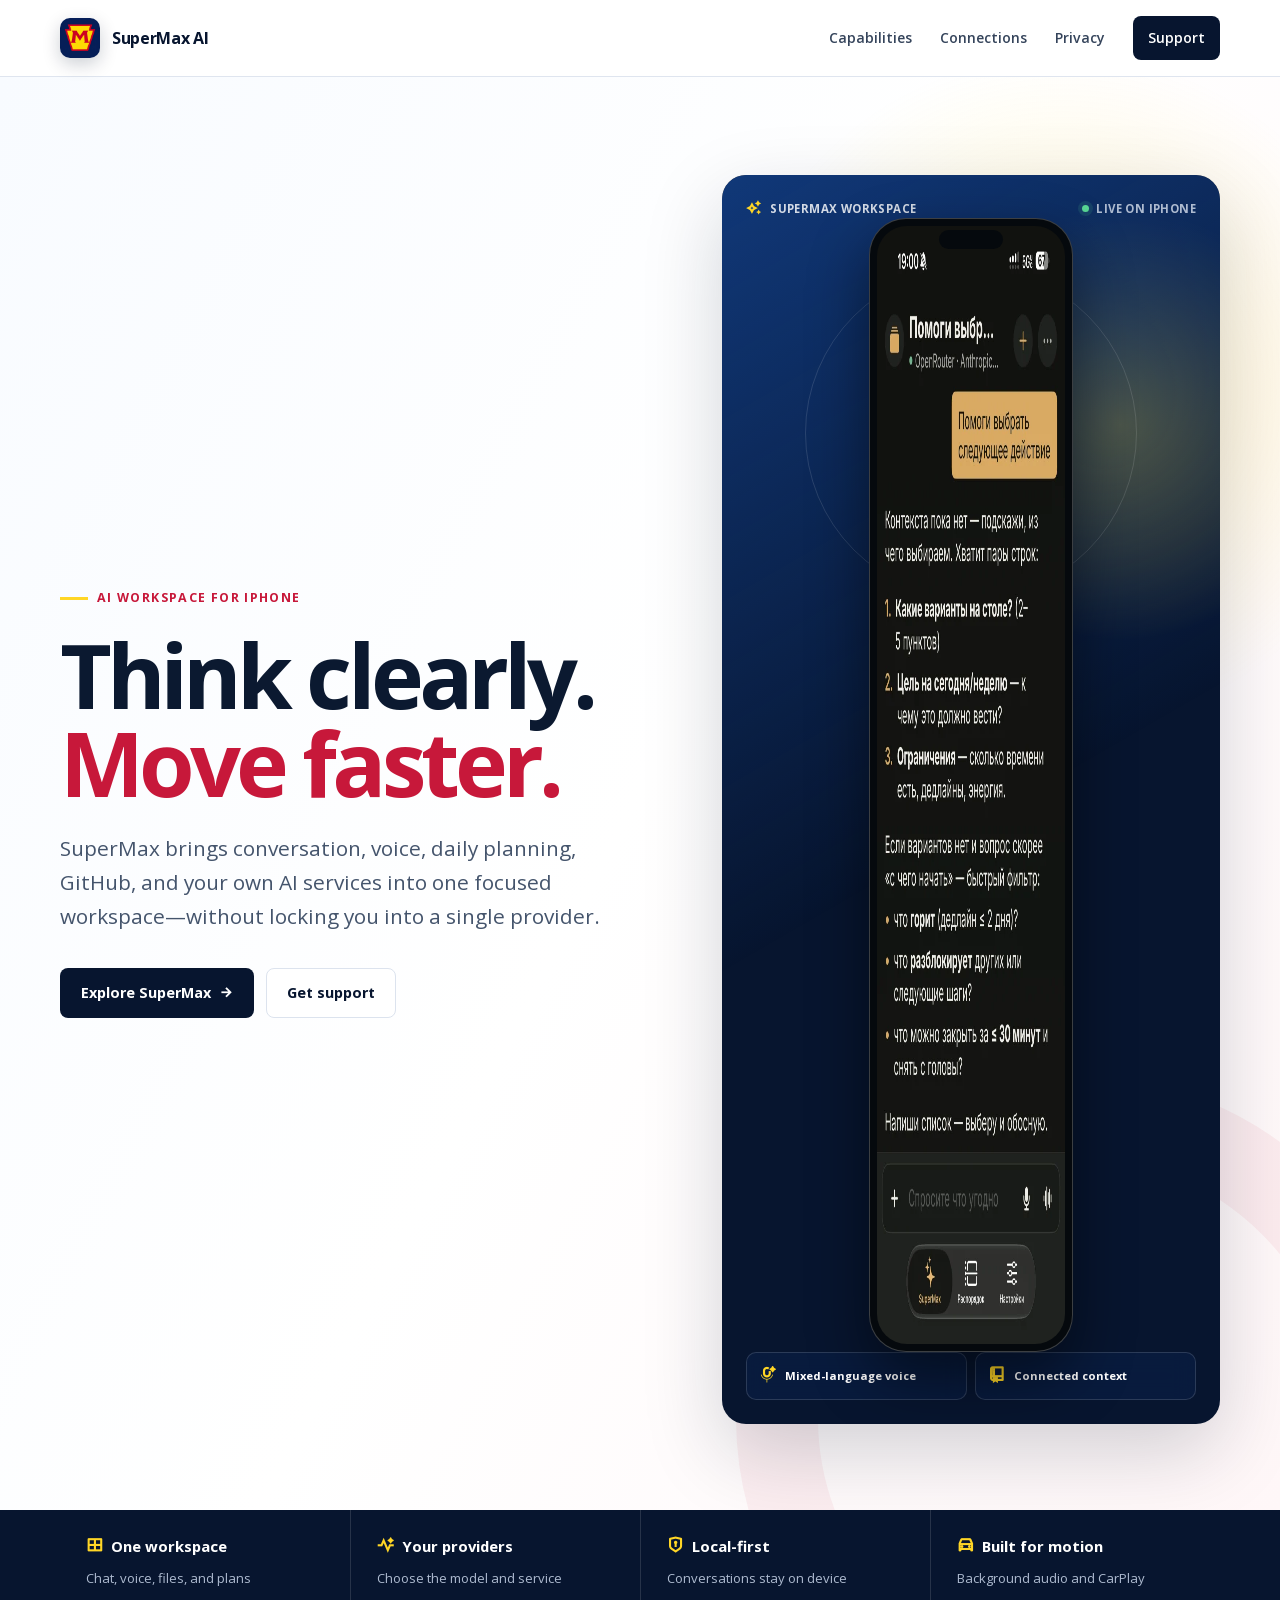
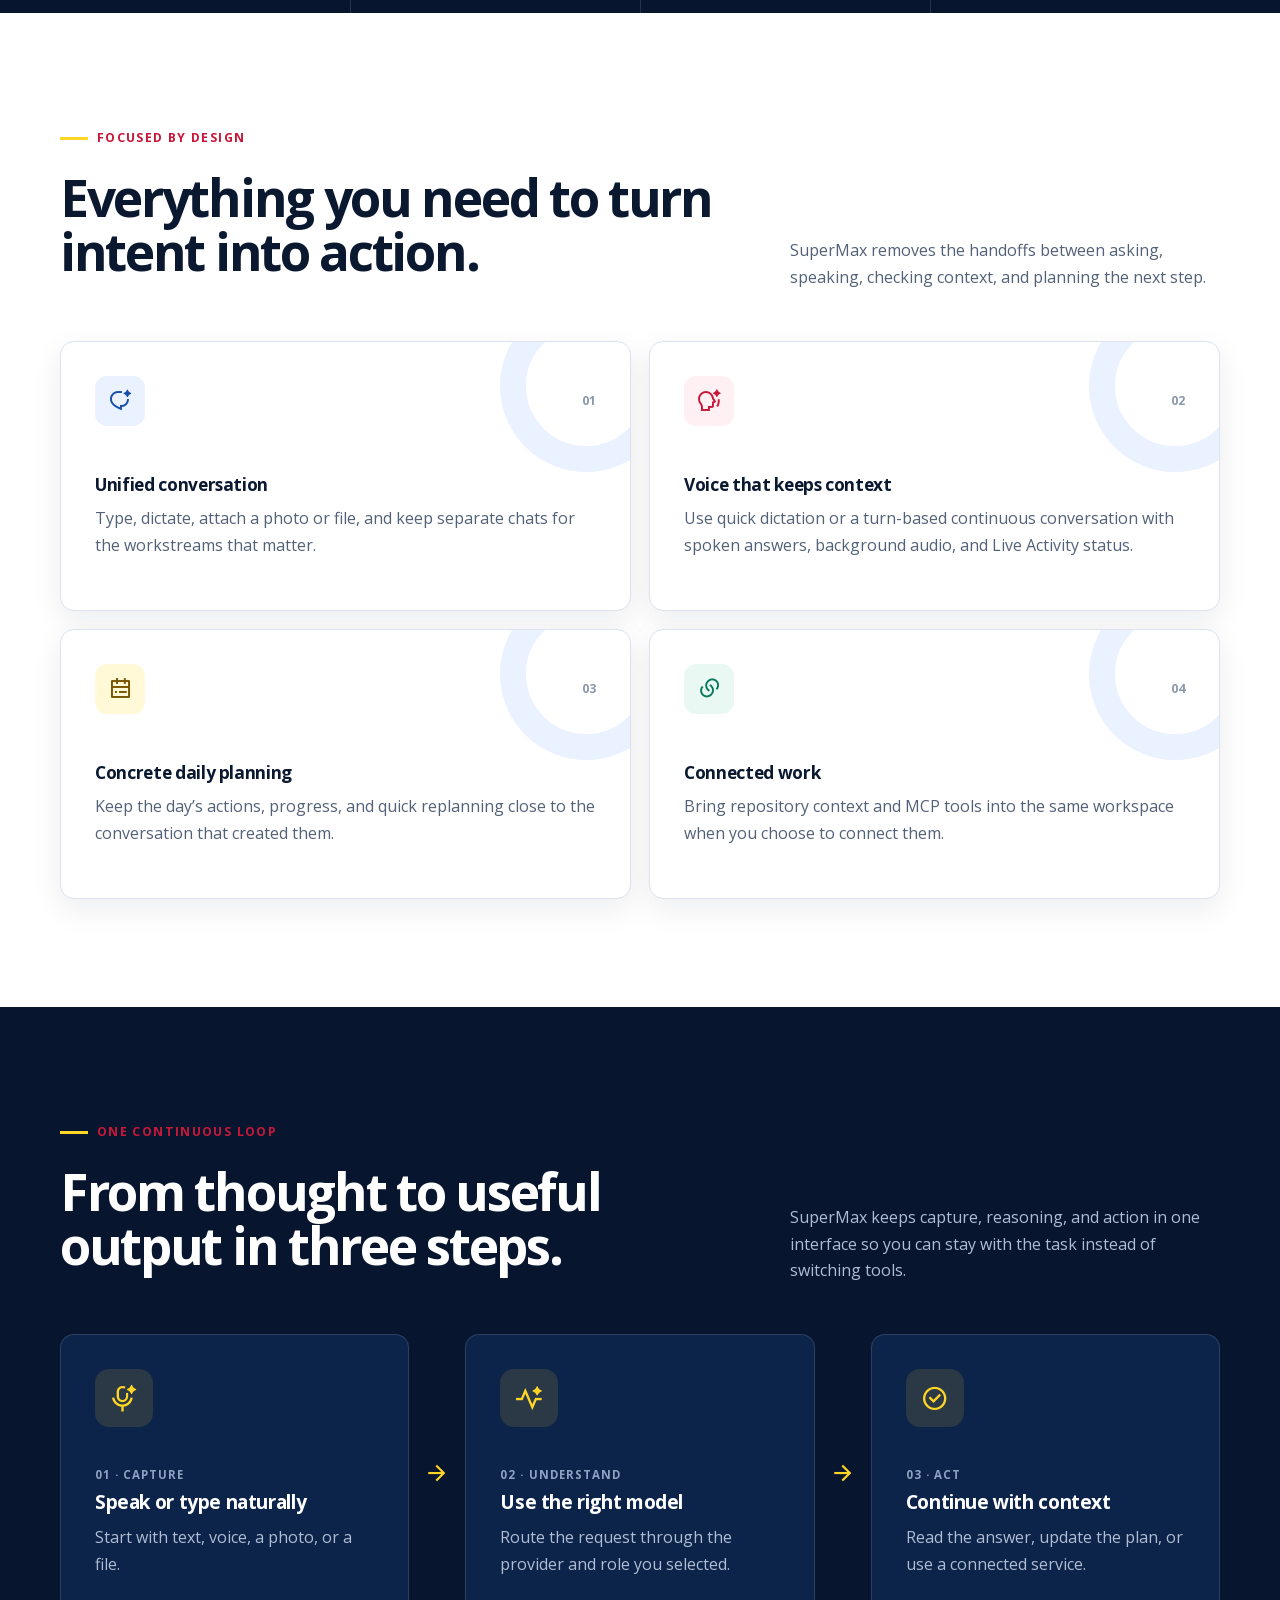
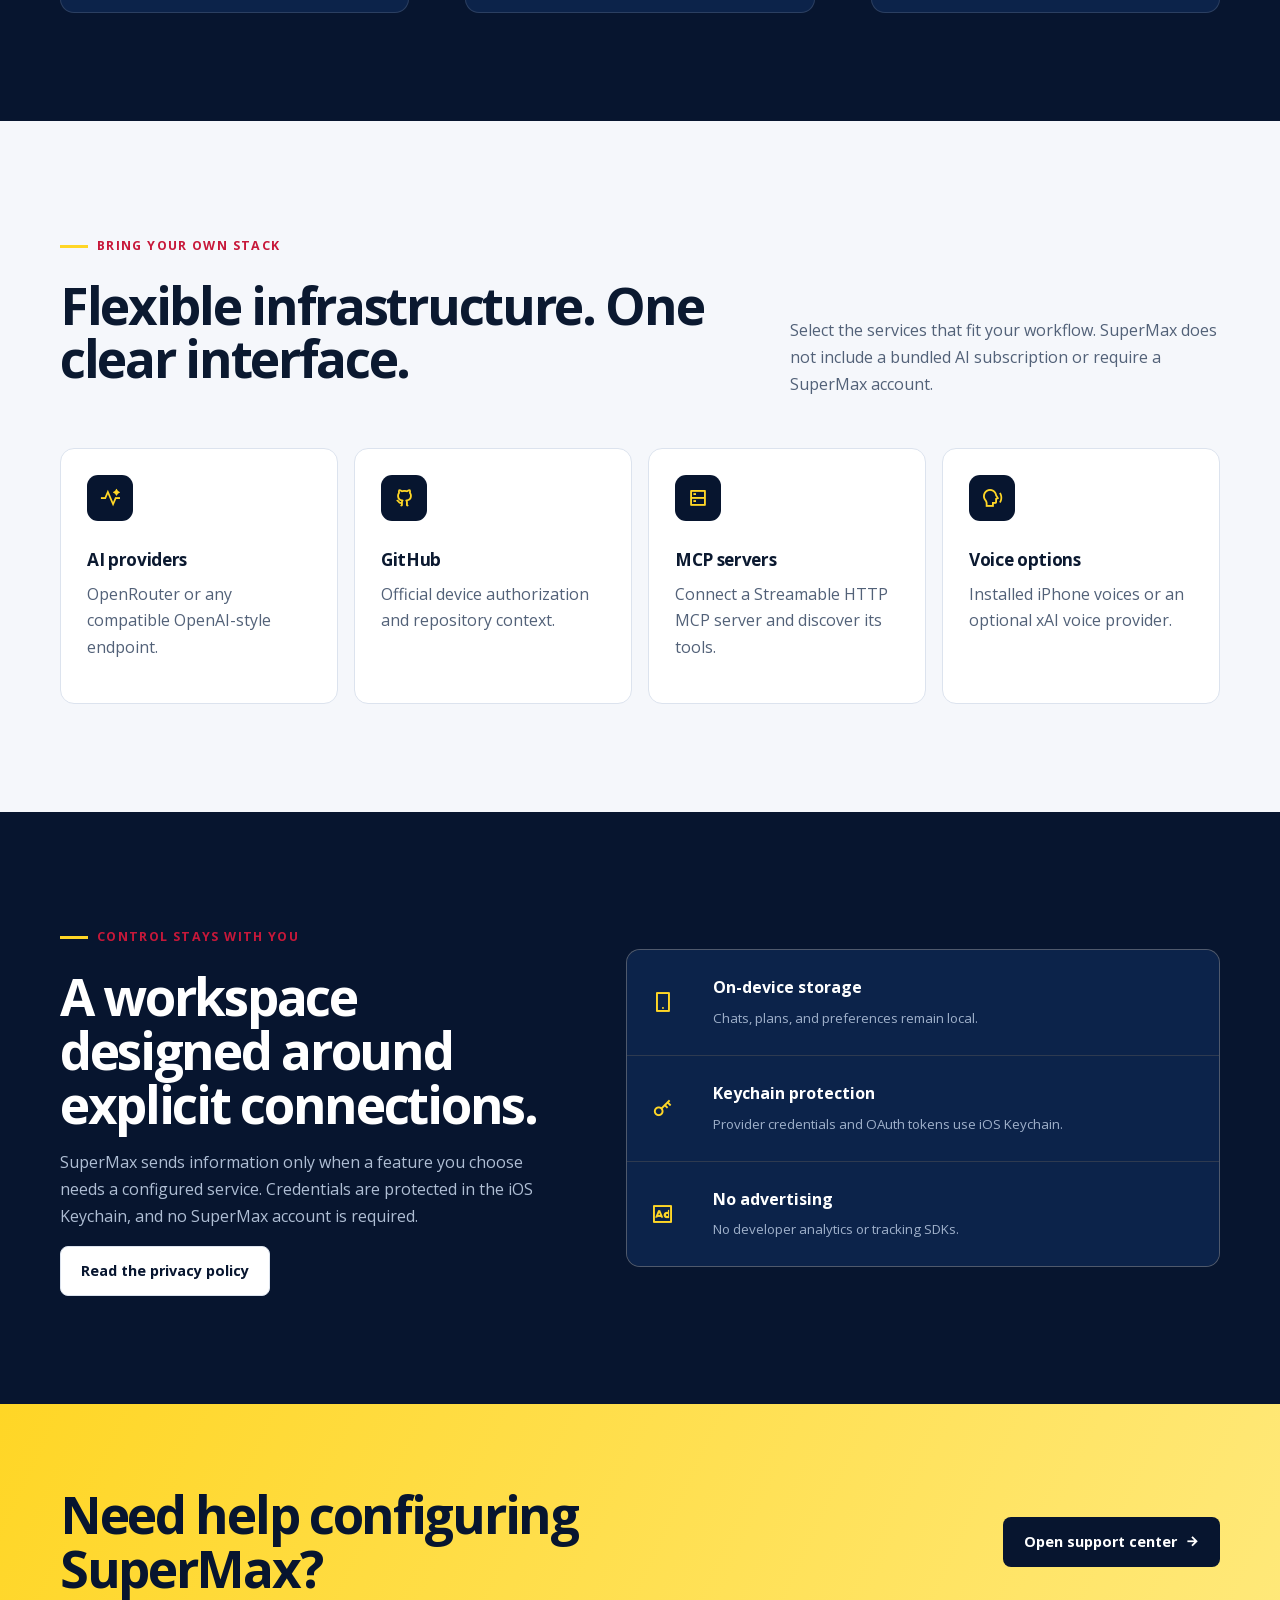
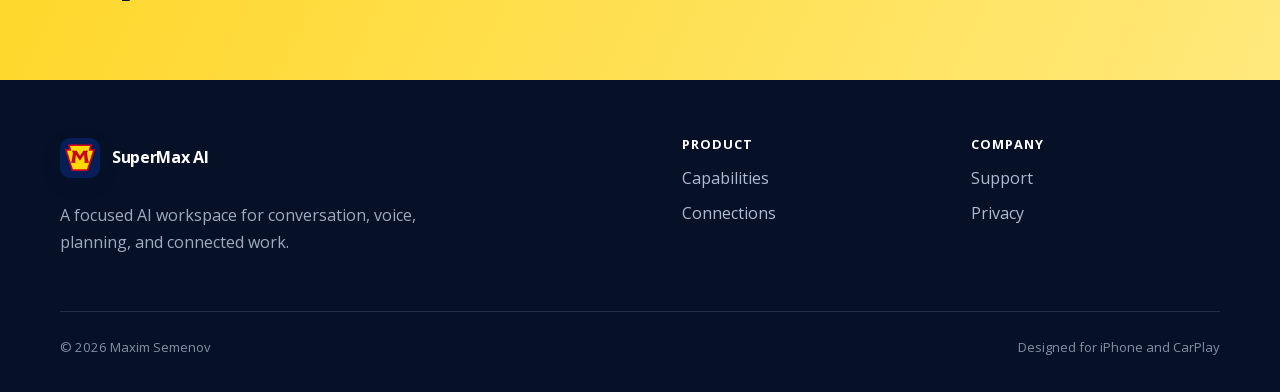
==== commit 4528a0f2: "Polish responsive hero presentation" ====
--- a/index.html
+++ b/index.html
@@ -40,9 +40,14 @@
           </div>
         </div>
         <div class="hero-product" aria-label="SuperMax running on iPhone">
-          <div class="floating-badge badge-voice"><i class="ri-mic-ai-line" aria-hidden="true"></i><span>Mixed-language<br>voice input</span></div>
-          <div class="phone-frame"><img class="app-screen" src="assets/supermax-chat.webp" alt="SuperMax AI conversation screen on iPhone" width="516" height="1118"></div>
-          <div class="floating-badge badge-context"><i class="ri-git-repository-line" aria-hidden="true"></i><span>Connected<br>work context</span></div>
+          <div class="product-topline"><span><i class="ri-sparkling-2-line" aria-hidden="true"></i>SuperMax workspace</span><span class="product-status">Live on iPhone</span></div>
+          <div class="phone-stage">
+            <div class="phone-frame"><img class="app-screen" src="assets/supermax-chat.webp" alt="SuperMax AI conversation screen on iPhone" width="516" height="1118"></div>
+          </div>
+          <div class="product-callouts" aria-label="Highlighted capabilities">
+            <div><i class="ri-mic-ai-line" aria-hidden="true"></i><span>Mixed-language voice</span></div>
+            <div><i class="ri-git-repository-line" aria-hidden="true"></i><span>Connected context</span></div>
+          </div>
         </div>
       </div>
     </section>
--- a/assets/style.css
+++ b/assets/style.css
@@ -58,7 +58,7 @@
 
 .hero { position: relative; overflow: hidden; padding: 98px 0 86px; background: radial-gradient(circle at 83% 22%, rgba(255, 214, 38, .24), transparent 22%), linear-gradient(118deg, #f8fbff 0%, #fff 50%, #fff7f8 100%); }
 .hero::after { position: absolute; right: -140px; bottom: -250px; width: 520px; height: 520px; border: 82px solid rgba(199, 24, 58, .055); border-radius: 50%; content: ""; }
-.hero-grid { position: relative; z-index: 1; display: grid; align-items: center; gap: clamp(48px, 8vw, 110px); grid-template-columns: minmax(0, 1.1fr) minmax(340px, .72fr); }
+.hero-grid { position: relative; z-index: 1; display: grid; align-items: center; gap: clamp(48px, 6vw, 84px); grid-template-columns: minmax(0, 1.08fr) minmax(400px, .92fr); }
 .eyebrow { display: inline-flex; margin-bottom: 22px; align-items: center; gap: 9px; color: var(--red-600); font-size: .78rem; font-weight: 700; letter-spacing: .11em; text-transform: uppercase; }
 .eyebrow::before { width: 28px; height: 3px; background: var(--yellow-400); content: ""; }
 .hero-copy .lede, .page-hero .lede { max-width: 700px; margin-bottom: 34px; color: #44546c; font-size: clamp(1.08rem, 2vw, 1.3rem); line-height: 1.65; }
@@ -67,16 +67,21 @@
 .button { display: inline-flex; min-height: 48px; padding: 12px 20px; align-items: center; justify-content: center; gap: 8px; border: 1px solid transparent; border-radius: var(--radius-sm); background: var(--navy-950); color: #fff; font-size: .9rem; font-weight: 700; text-decoration: none; transition: transform 160ms ease, box-shadow 160ms ease; }
 .button:hover, .button:focus-visible { box-shadow: 0 10px 24px rgba(7, 21, 47, .18); transform: translateY(-2px); }
 .button-secondary { border-color: var(--line); background: #fff; color: var(--navy-950); }
-.hero-product { position: relative; display: grid; min-height: 560px; padding: 38px 28px; place-items: center; border-radius: var(--radius-lg); background: var(--navy-950); box-shadow: var(--shadow-lg); isolation: isolate; }
+.hero-product { position: relative; display: grid; min-height: 540px; padding: 24px; overflow: hidden; align-items: center; border-radius: var(--radius-lg); background: var(--navy-950); box-shadow: var(--shadow-lg); isolation: isolate; grid-template-rows: auto 1fr auto; }
 .hero-product::before { position: absolute; z-index: -1; inset: 0; overflow: hidden; border-radius: inherit; background: linear-gradient(150deg, rgba(23, 78, 166, .62), transparent 52%), radial-gradient(circle at 80% 20%, rgba(255, 214, 38, .34), transparent 20%); content: ""; }
-.hero-product::after { position: absolute; z-index: -1; width: 340px; height: 340px; border: 1px solid rgba(255,255,255,.12); border-radius: 50%; content: ""; }
-.phone-frame { position: relative; z-index: 2; width: 250px; padding: 8px; border: 1px solid rgba(255,255,255,.22); border-radius: 43px; background: #05090d; box-shadow: 0 30px 70px rgba(0,0,0,.5); transform: rotate(2deg); }
-.phone-frame::before { position: absolute; z-index: 3; top: 13px; left: 50%; width: 76px; height: 22px; border-radius: 20px; background: #05090d; content: ""; transform: translateX(-50%); }
-.app-screen { display: block; width: 100%; border-radius: 35px; }
-.floating-badge { position: absolute; z-index: 4; display: flex; min-width: 150px; padding: 12px 15px; align-items: center; gap: 10px; border: 1px solid rgba(255,255,255,.18); border-radius: 12px; background: rgba(10,30,66,.82); color: #fff; font: 700 .76rem/1.15 "Open Sans", sans-serif; box-shadow: 0 14px 30px rgba(0,0,0,.24); backdrop-filter: blur(14px); }
-.floating-badge i { color: var(--yellow-400); font-size: 1.2rem; }
-.badge-voice { top: 74px; left: 22px; }
-.badge-context { right: 18px; bottom: 74px; }
+.hero-product::after { position: absolute; z-index: -1; top: 92px; left: 50%; width: 330px; height: 330px; border: 1px solid rgba(255,255,255,.12); border-radius: 50%; content: ""; transform: translateX(-50%); }
+.product-topline { display: flex; align-items: center; justify-content: space-between; gap: 16px; color: rgba(255,255,255,.82); font: 700 .72rem/1.2 "Open Sans", sans-serif; letter-spacing: .035em; text-transform: uppercase; }
+.product-topline span:first-child { display: inline-flex; align-items: center; gap: 8px; }
+.product-topline i { color: var(--yellow-400); font-size: 1rem; }
+.product-status { display: inline-flex; align-items: center; gap: 7px; color: #aebbd0; white-space: nowrap; }
+.product-status::before { width: 7px; height: 7px; border-radius: 50%; background: #58d694; box-shadow: 0 0 0 4px rgba(88,214,148,.12); content: ""; }
+.phone-stage { display: grid; min-height: 414px; place-items: center; }
+.phone-frame { position: relative; z-index: 2; width: 204px; padding: 7px; border: 1px solid rgba(255,255,255,.22); border-radius: 37px; background: #05090d; box-shadow: 0 26px 60px rgba(0,0,0,.48); }
+.phone-frame::before { position: absolute; z-index: 3; top: 11px; left: 50%; width: 64px; height: 19px; border-radius: 20px; background: #05090d; content: ""; transform: translateX(-50%); }
+.app-screen { display: block; width: 100%; border-radius: 30px; }
+.product-callouts { display: grid; gap: 8px; grid-template-columns: repeat(2, minmax(0, 1fr)); }
+.product-callouts div { display: flex; min-height: 48px; padding: 10px 12px; align-items: center; gap: 9px; border: 1px solid rgba(255,255,255,.14); border-radius: 10px; background: rgba(10,30,66,.76); color: #fff; font: 700 .7rem/1.25 "Open Sans", sans-serif; backdrop-filter: blur(12px); }
+.product-callouts i { flex: 0 0 auto; color: var(--yellow-400); font-size: 1.08rem; }
 
 .signal-bar { background: var(--navy-950); color: #fff; }
 .signal-grid { display: grid; grid-template-columns: repeat(4, 1fr); }
@@ -164,7 +169,8 @@
 @media (max-width: 920px) {
   .nav-links a:not(.nav-cta) { display: none; }
   .hero-grid, .section-heading, .trust-grid, .page-layout { grid-template-columns: 1fr; }
-  .hero-product { min-height: 540px; }
+  .hero-product { min-height: 520px; }
+  .phone-stage { min-height: 394px; }
   .workflow-map { grid-template-columns: 1fr; gap: 14px; }
   .workflow-arrow { min-height: 28px; transform: rotate(90deg); }
   .provider-grid { grid-template-columns: repeat(2, 1fr); }
@@ -180,11 +186,15 @@
   .nav-cta { padding: 9px 12px; }
   .hero { padding: 68px 0 56px; }
   .hero-grid { gap: 44px; }
-  .hero-product { min-height: 500px; padding: 32px 18px; border-radius: 18px; }
-  .phone-frame { width: 220px; }
-  .floating-badge { min-width: 132px; padding: 10px 12px; }
-  .badge-voice { top: 38px; left: 10px; }
-  .badge-context { right: 8px; bottom: 38px; }
+  .actions { display: grid; grid-template-columns: 1fr; }
+  .hero-copy .actions .button { width: 100%; }
+  .hero-product { min-height: 466px; padding: 18px; border-radius: 18px; }
+  .product-topline { font-size: .64rem; }
+  .phone-stage { min-height: 350px; }
+  .phone-frame { width: 170px; border-radius: 32px; }
+  .phone-frame::before { width: 54px; height: 16px; }
+  .app-screen { border-radius: 26px; }
+  .product-callouts div { min-height: 44px; padding: 8px 9px; font-size: .62rem; }
   .signal-grid { grid-template-columns: repeat(2, 1fr); }
   .signal-item:nth-child(3) { border-left: 0; border-top: 1px solid rgba(255,255,255,.13); }
   .signal-item:nth-child(4) { border-top: 1px solid rgba(255,255,255,.13); }
